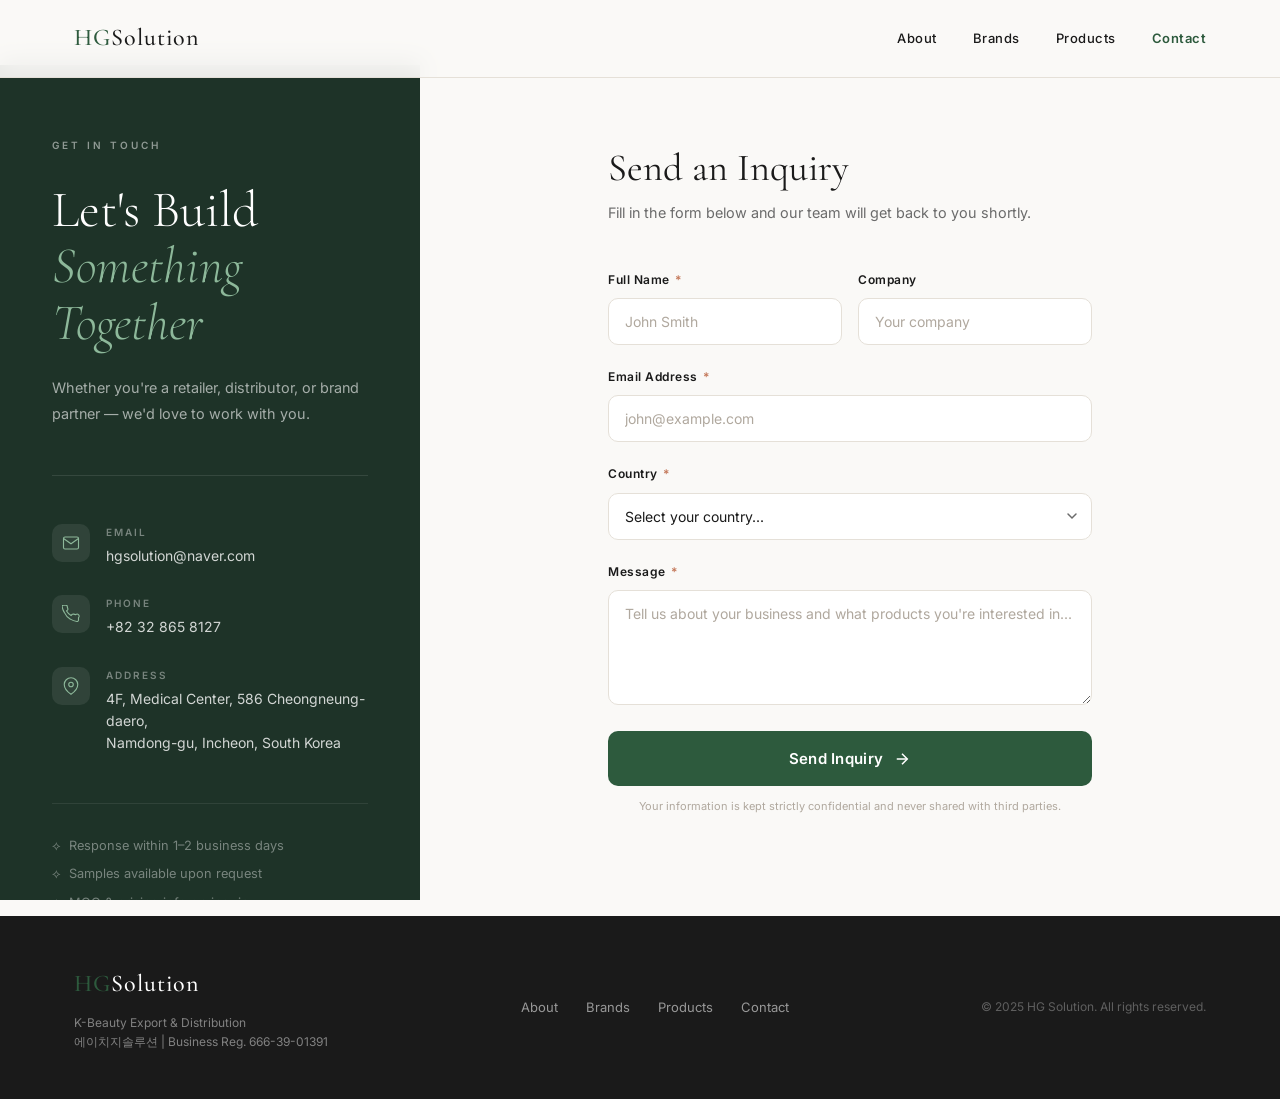
==== contact.html @ 859fde28 "SEO meta tags, favicon, rename images, fix hero CTA link - Add description/OG/Twitter meta tags to a" ====
<!DOCTYPE html>
<html lang="en">
<head>
  <meta charset="UTF-8" />
  <meta name="viewport" content="width=device-width, initial-scale=1.0" />
  <title>Contact — HG Solution K-Beauty</title>
  <meta name="description" content="Contact HG Solution to inquire about K-Beauty wholesale pricing, samples, and distribution partnerships. We respond within 1–2 business days. English & Korean." />
  <meta name="robots" content="index, follow" />
  <meta property="og:type" content="website" />
  <meta property="og:title" content="Contact — HG Solution K-Beauty" />
  <meta property="og:description" content="Get in touch with HG Solution for wholesale K-Beauty inquiries. Fill in the form or email us — we speak English & Korean." />
  <meta property="og:url" content="https://wooheejun.github.io/hgsolution/contact.html" />
  <meta property="og:image" content="https://wooheejun.github.io/hgsolution/image/hero.png" />
  <meta name="twitter:card" content="summary_large_image" />
  <link rel="canonical" href="https://wooheejun.github.io/hgsolution/contact.html" />
  <link rel="icon" href="favicon.svg" type="image/svg+xml" />
  <link rel="stylesheet" href="style.css" />
  <link rel="stylesheet" href="pages.css" />
  <link href="https://fonts.googleapis.com/css2?family=Cormorant+Garamond:ital,wght@0,300;0,400;0,500;1,300;1,400&family=Inter:wght@300;400;500;600&display=swap" rel="stylesheet" />
</head>
<body>

  <!-- HEADER -->
  <header class="header">
    <div class="container header__inner">
      <a href="index.html" class="logo">
        <span class="logo__hg">HG</span><span class="logo__sol">Solution</span>
      </a>
      <nav class="nav">
        <a href="./#about">About</a>
        <a href="./#brands">Brands</a>
        <a href="products.html">Products</a>
        <a href="contact.html" class="is-active">Contact</a>
      </nav>
      <button class="nav-toggle" aria-label="menu">&#9776;</button>
    </div>
  </header>

  <!-- CONTACT SPLIT LAYOUT -->
  <main class="contact-page">

    <!-- LEFT PANEL -->
    <aside class="cp-left">
      <div class="cp-left__inner">
        <span class="cp-eyebrow">Get in Touch</span>
        <h1 class="cp-title">Let's Build<br /><em>Something<br />Together</em></h1>
        <p class="cp-desc">Whether you're a retailer, distributor, or brand partner — we'd love to work with you.</p>

        <ul class="cp-info">
          <li>
            <div class="cp-info__icon">
              <svg width="18" height="18" viewBox="0 0 24 24" fill="none" stroke="currentColor" stroke-width="1.5"><path d="M4 4h16c1.1 0 2 .9 2 2v12c0 1.1-.9 2-2 2H4c-1.1 0-2-.9-2-2V6c0-1.1.9-2 2-2z"/><polyline points="22,6 12,13 2,6"/></svg>
            </div>
            <div>
              <span>Email</span>
              <a href="mailto:hgsolution@naver.com">hgsolution@naver.com</a>
            </div>
          </li>
          <li>
            <div class="cp-info__icon">
              <svg width="18" height="18" viewBox="0 0 24 24" fill="none" stroke="currentColor" stroke-width="1.5"><path d="M22 16.92v3a2 2 0 01-2.18 2 19.79 19.79 0 01-8.63-3.07A19.5 19.5 0 013.07 9.81a19.79 19.79 0 01-3.07-8.67A2 2 0 012 .18h3a2 2 0 012 1.72c.127.96.361 1.903.7 2.81a2 2 0 01-.45 2.11L6.09 7.91a16 16 0 006 6l1.27-1.27a2 2 0 012.11-.45c.907.339 1.85.573 2.81.7A2 2 0 0122 16.92z"/></svg>
            </div>
            <div>
              <span>Phone</span>
              <a href="tel:+82328658127">+82 32 865 8127</a>
            </div>
          </li>
          <li>
            <div class="cp-info__icon">
              <svg width="18" height="18" viewBox="0 0 24 24" fill="none" stroke="currentColor" stroke-width="1.5"><path d="M21 10c0 7-9 13-9 13s-9-6-9-13a9 9 0 0118 0z"/><circle cx="12" cy="10" r="3"/></svg>
            </div>
            <div>
              <span>Address</span>
              <a>4F, Medical Center, 586 Cheongneung-daero,<br />Namdong-gu, Incheon, South Korea</a>
            </div>
          </li>
        </ul>

        <div class="cp-note">
          <p>⟡ &nbsp;Response within 1–2 business days</p>
          <p>⟡ &nbsp;Samples available upon request</p>
          <p>⟡ &nbsp;MOQ &amp; pricing info on inquiry</p>
        </div>
      </div>
    </aside>

    <!-- RIGHT PANEL -->
    <section class="cp-right">
      <div class="cp-right__inner">
        <h2 class="cp-form-title">Send an Inquiry</h2>
        <p class="cp-form-sub">Fill in the form below and our team will get back to you shortly.</p>

        <form class="cp-form" id="contactForm" action="https://formspree.io/f/mlgvppbv" method="POST">
          <div class="cp-row">
            <div class="cp-field">
              <label for="name">Full Name <span>*</span></label>
              <input type="text" id="name" name="name" placeholder="John Smith" required />
            </div>
            <div class="cp-field">
              <label for="company">Company</label>
              <input type="text" id="company" name="company" placeholder="Your company" />
            </div>
          </div>

          <div class="cp-field">
            <label for="email">Email Address <span>*</span></label>
            <input type="email" id="email" name="email" placeholder="john@example.com" required />
          </div>

          <div class="cp-field">
            <label for="country">Country <span>*</span></label>
            <div class="cp-select-wrap">
              <select id="country" name="country" required>
                <option value="">Select your country...</option>
                <optgroup label="Asia Pacific">
                  <option value="CN">China</option>
                  <option value="JP">Japan</option>
                  <option value="TH">Thailand</option>
                  <option value="VN">Vietnam</option>
                  <option value="SG">Singapore</option>
                  <option value="MY">Malaysia</option>
                  <option value="ID">Indonesia</option>
                  <option value="PH">Philippines</option>
                  <option value="TW">Taiwan</option>
                  <option value="HK">Hong Kong</option>
                  <option value="AU">Australia</option>
                  <option value="NZ">New Zealand</option>
                  <option value="IN">India</option>
                </optgroup>
                <optgroup label="Americas">
                  <option value="US">United States</option>
                  <option value="CA">Canada</option>
                  <option value="MX">Mexico</option>
                  <option value="BR">Brazil</option>
                </optgroup>
                <optgroup label="Europe">
                  <option value="GB">United Kingdom</option>
                  <option value="DE">Germany</option>
                  <option value="FR">France</option>
                  <option value="IT">Italy</option>
                  <option value="ES">Spain</option>
                  <option value="NL">Netherlands</option>
                  <option value="SE">Sweden</option>
                  <option value="NO">Norway</option>
                  <option value="PL">Poland</option>
                  <option value="RU">Russia</option>
                </optgroup>
                <optgroup label="Middle East & Africa">
                  <option value="AE">UAE</option>
                  <option value="SA">Saudi Arabia</option>
                  <option value="TR">Turkey</option>
                  <option value="ZA">South Africa</option>
                </optgroup>
                <optgroup label="Other">
                  <option value="OTHER">Other</option>
                </optgroup>
              </select>
              <svg class="cp-select-arrow" width="12" height="12" viewBox="0 0 12 12" fill="none"><path d="M2 4l4 4 4-4" stroke="#6b6b6b" stroke-width="1.5" stroke-linecap="round"/></svg>
            </div>
          </div>

          <div class="cp-field">
            <label for="message">Message <span>*</span></label>
            <textarea id="message" name="message" rows="5" placeholder="Tell us about your business and what products you're interested in..." required></textarea>
          </div>

          <button type="submit" class="cp-submit" id="submitBtn">
            <span id="submitText">Send Inquiry</span>
            <svg width="18" height="18" viewBox="0 0 24 24" fill="none" stroke="currentColor" stroke-width="2"><line x1="5" y1="12" x2="19" y2="12"/><polyline points="12 5 19 12 12 19"/></svg>
          </button>
          <p class="cp-privacy">Your information is kept strictly confidential and never shared with third parties.</p>
        </form>
      </div>
    </section>

  </main>

  <!-- FOOTER -->
  <footer class="footer">
    <div class="container footer__inner">
      <div class="footer__brand">
        <span class="logo"><span class="logo__hg">HG</span><span class="logo__sol">Solution</span></span>
        <p>K-Beauty Export &amp; Distribution<br />에이치지솔루션 | Business Reg. 666-39-01391</p>
      </div>
      <div class="footer__links">
        <a href="./#about">About</a>
        <a href="./#brands">Brands</a>
        <a href="products.html">Products</a>
        <a href="contact.html">Contact</a>
      </div>
      <div class="footer__copy">
        <p>&copy; 2025 HG Solution. All rights reserved.</p>
      </div>
    </div>
  </footer>

  <script src="main.js"></script>
  <script>
    function showSuccess(form) {
      form.innerHTML = `
        <div style="
          text-align:center;
          padding:56px 32px;
          background:#f4f8f5;
          border-radius:16px;
          border:1px solid #c8dece;
        ">
          <div style="
            width:64px;height:64px;
            background:#2d5a3d;
            border-radius:50%;
            display:flex;align-items:center;justify-content:center;
            margin:0 auto 24px;
            font-size:28px;color:#fff;
          ">✓</div>
          <h3 style="font-family:'Cormorant Garamond',serif;font-size:1.8rem;font-weight:400;color:#1a1a1a;margin-bottom:14px;">
            Inquiry Received!
          </h3>
          <p style="color:#6b6b6b;font-size:0.92rem;line-height:1.8;margin:0;">
            Thank you for contacting HG Solution.<br />
            Our team will review your message and get back to you<br />
            <strong style="color:#2d5a3d;">within 1–2 business days.</strong>
          </p>
        </div>`;
    }

    const form = document.getElementById('contactForm');
    const btn  = document.getElementById('submitBtn');
    const txt  = document.getElementById('submitText');

    if (form) {
      form.addEventListener('submit', async (e) => {
        e.preventDefault();
        btn.disabled = true;
        txt.textContent = 'Sending...';
        try {
          const res = await fetch(form.action, {
            method: 'POST',
            body: new FormData(form),
            headers: { 'Accept': 'application/json' }
          });
          if (res.ok) {
            showSuccess(form);
          } else {
            txt.textContent = 'Something went wrong';
            btn.disabled = false;
          }
        } catch {
          txt.textContent = 'Network error — try again';
          btn.disabled = false;
        }
      });
    }
  </script>
</body>
</html>
---- style.css ----
/* ===========================
   HG Solution — style.css
   =========================== */

/* --- Variables --- */
:root {
  --clr-bg:       #faf9f7;
  --clr-white:    #ffffff;
  --clr-dark:     #1a1a1a;
  --clr-gray:     #6b6b6b;
  --clr-light:    #f0ede8;
  --clr-accent:   #2d5a3d;   /* brand green (One-day's you) */
  --clr-accent2:  #c4785a;   /* warm rose-gold */
  --clr-border:   #e5e0d8;

  --ff-serif:  'Cormorant Garamond', Georgia, serif;
  --ff-sans:   'Inter', system-ui, sans-serif;

  --max-w: 1180px;
  --radius: 12px;
  --shadow: 0 4px 24px rgba(0,0,0,0.08);
}

/* --- Reset --- */
*, *::before, *::after { box-sizing: border-box; margin: 0; padding: 0; }
html { scroll-behavior: smooth; }
body {
  font-family: var(--ff-sans);
  background: var(--clr-bg);
  color: var(--clr-dark);
  font-size: 16px;
  line-height: 1.7;
}
img { display: block; width: 100%; height: 100%; object-fit: cover; }
a { text-decoration: none; color: inherit; }
ul { list-style: none; }

/* --- Utility --- */
.container { max-width: var(--max-w); margin: 0 auto; padding: 0 24px; }
.section { padding: 100px 0; }
.text-center { text-align: center; }
.label {
  font-family: var(--ff-sans);
  font-size: 11px;
  font-weight: 600;
  letter-spacing: 3px;
  text-transform: uppercase;
  color: var(--clr-accent);
  margin-bottom: 14px;
  display: block;
}
.label--center { text-align: center; }

h2 {
  font-family: var(--ff-serif);
  font-size: clamp(2rem, 4vw, 3rem);
  font-weight: 400;
  line-height: 1.2;
  margin-bottom: 20px;
  color: var(--clr-dark);
}
h3 { font-family: var(--ff-serif); font-size: 1.6rem; font-weight: 500; }
h4 { font-size: 1rem; font-weight: 600; margin-bottom: 8px; }
p { color: var(--clr-gray); margin-bottom: 16px; }
p:last-child { margin-bottom: 0; }

.section__sub {
  max-width: 560px;
  margin: 0 auto 60px;
  font-size: 1rem;
}

/* --- Buttons --- */
.btn {
  display: inline-block;
  padding: 14px 32px;
  border-radius: 50px;
  font-size: 14px;
  font-weight: 500;
  letter-spacing: 0.5px;
  cursor: pointer;
  transition: all 0.3s ease;
  border: 2px solid transparent;
}
.btn--primary {
  background: var(--clr-accent);
  color: var(--clr-white);
}
.btn--primary:hover { background: #1e3e2b; }
.btn--outline {
  border-color: var(--clr-white);
  color: var(--clr-white);
  background: transparent;
}
.btn--outline:hover { background: var(--clr-white); color: var(--clr-dark); }
.btn--full { width: 100%; text-align: center; border-radius: var(--radius); }

/* ===========================
   HEADER
   =========================== */
.header {
  position: fixed;
  top: 0; left: 0; right: 0;
  z-index: 100;
  background: rgba(250,249,247,0.92);
  backdrop-filter: blur(12px);
  border-bottom: 1px solid var(--clr-border);
  padding: 18px 0;
  transition: box-shadow 0.3s;
}
.header.scrolled { box-shadow: var(--shadow); }
.header__inner {
  display: flex;
  align-items: center;
  justify-content: space-between;
}
.logo {
  font-family: var(--ff-serif);
  font-size: 1.5rem;
  font-weight: 500;
  letter-spacing: 1px;
}
.logo__hg { color: var(--clr-accent); }
.logo__sol { color: var(--clr-dark); }
.nav { display: flex; gap: 36px; }
.nav a {
  font-size: 13px;
  font-weight: 500;
  letter-spacing: 0.5px;
  color: var(--clr-dark);
  transition: color 0.2s;
}
.nav a:hover { color: var(--clr-accent); }
.nav-toggle { display: none; background: none; border: none; font-size: 1.4rem; cursor: pointer; color: var(--clr-dark); }

/* Mobile nav open state */
@media (max-width: 768px) {
  .nav--open {
    display: flex !important;
    flex-direction: column;
    position: absolute;
    top: 64px;
    right: 24px;
    background: var(--clr-white);
    padding: 20px 28px;
    border-radius: var(--radius);
    box-shadow: 0 8px 32px rgba(0,0,0,0.14);
    gap: 18px;
    z-index: 200;
    min-width: 160px;
    border: 1px solid var(--clr-border);
  }
  .nav--open a {
    font-size: 15px;
    color: var(--clr-dark);
    font-weight: 500;
  }
}

/* ===========================
   HERO
   =========================== */
.hero {
  position: relative;
  height: 100vh;
  min-height: 640px;
  display: flex;
  align-items: center;
}
.hero__bg {
  position: absolute;
  inset: 0;
  z-index: 0;
}
.hero__bg img {
  width: 100%; height: 100%;
  object-fit: cover;
  object-position: center;
}
.hero__overlay {
  position: absolute;
  inset: 0;
  background: linear-gradient(
    to right,
    rgba(15,20,15,0.72) 0%,
    rgba(15,20,15,0.35) 60%,
    transparent 100%
  );
}
.hero__content {
  position: relative;
  z-index: 1;
  max-width: var(--max-w);
  margin: 0 auto;
  padding: 0 24px;
  padding-top: 80px;
}
.hero__eyebrow {
  font-size: 11px;
  font-weight: 600;
  letter-spacing: 4px;
  text-transform: uppercase;
  color: rgba(255,255,255,0.7);
  margin-bottom: 20px;
}
.hero__title {
  font-family: var(--ff-serif);
  font-size: clamp(2.8rem, 6vw, 5rem);
  font-weight: 300;
  line-height: 1.1;
  color: var(--clr-white);
  margin-bottom: 24px;
}
.hero__sub {
  font-size: 1rem;
  color: rgba(255,255,255,0.8);
  max-width: 460px;
  margin-bottom: 40px;
  line-height: 1.7;
}
.hero__cta { display: flex; gap: 16px; flex-wrap: wrap; }

/* ===========================
   ABOUT
   =========================== */
.about { background: var(--clr-white); }
.about__grid {
  display: grid;
  grid-template-columns: 1fr 1fr;
  gap: 80px;
  align-items: center;
}
.about__img {
  border-radius: var(--radius);
  overflow: hidden;
  aspect-ratio: 4/5;
  box-shadow: var(--shadow);
}
.about__text h2 { margin-bottom: 24px; }
.about__stats {
  display: grid;
  grid-template-columns: 1fr 1fr 1fr;
  gap: 24px;
  margin-top: 40px;
  padding-top: 40px;
  border-top: 1px solid var(--clr-border);
}
.about__stats li { display: flex; flex-direction: column; gap: 4px; }
.about__stats strong { font-size: 0.9rem; font-weight: 700; color: var(--clr-accent); }
.about__stats span { font-size: 0.8rem; color: var(--clr-gray); }

/* ===========================
   BRAND
   =========================== */
.brand { background: var(--clr-light); }
.brand__inner { max-width: 700px; margin: 0 auto; }
.brand__sub {
  font-size: 1rem;
  margin: 0 auto 32px;
  max-width: 560px;
}
.brand__tags {
  display: flex;
  flex-wrap: wrap;
  gap: 10px;
  justify-content: center;
}
.brand__tags span {
  background: var(--clr-white);
  color: var(--clr-accent);
  border: 1px solid var(--clr-accent);
  padding: 6px 18px;
  border-radius: 50px;
  font-size: 12px;
  font-weight: 500;
  letter-spacing: 0.5px;
}

/* ===========================
   PRODUCTS
   =========================== */
.products { background: var(--clr-bg); }
.products__category { margin-bottom: 64px; }
.category__title {
  font-family: var(--ff-serif);
  font-size: 1.4rem;
  font-weight: 500;
  color: var(--clr-gray);
  border-bottom: 1px solid var(--clr-border);
  padding-bottom: 12px;
  margin-bottom: 32px;
  letter-spacing: 0.5px;
}
.products__grid {
  display: grid;
  grid-template-columns: repeat(3, 1fr);
  gap: 28px;
}
.product-card {
  background: var(--clr-white);
  border-radius: var(--radius);
  overflow: hidden;
  box-shadow: var(--shadow);
  transition: transform 0.3s ease, box-shadow 0.3s ease;
}
.product-card:hover {
  transform: translateY(-6px);
  box-shadow: 0 12px 40px rgba(0,0,0,0.12);
}
.product-card__img {
  aspect-ratio: 4/3;
  overflow: hidden;
}
.product-card__img img {
  transition: transform 0.5s ease;
}
.product-card:hover .product-card__img img {
  transform: scale(1.05);
}
.product-card__info {
  padding: 24px;
}
.product-card__brand {
  font-size: 10px;
  font-weight: 600;
  letter-spacing: 2px;
  text-transform: uppercase;
  color: var(--clr-accent);
  margin-bottom: 6px;
}
.product-card__info h4 {
  font-size: 0.95rem;
  font-weight: 700;
  color: var(--clr-dark);
  margin-bottom: 10px;
  line-height: 1.4;
}
.product-card__info p {
  font-size: 0.82rem;
  line-height: 1.6;
  color: var(--clr-gray);
  margin-bottom: 14px;
}
.product-card__qty {
  display: inline-block;
  font-size: 10px;
  font-weight: 500;
  letter-spacing: 0.5px;
  color: var(--clr-gray);
  background: var(--clr-light);
  padding: 4px 10px;
  border-radius: 4px;
}

/* ===========================
   WHY
   =========================== */
.why { background: var(--clr-accent); }
.why h2, .why .label { color: var(--clr-white); }
.why .label { color: rgba(255,255,255,0.6); }
.why__grid {
  display: grid;
  grid-template-columns: repeat(4, 1fr);
  gap: 32px;
  margin-top: 60px;
}
.why__card {
  background: rgba(255,255,255,0.08);
  border: 1px solid rgba(255,255,255,0.15);
  border-radius: var(--radius);
  padding: 32px 24px;
  transition: background 0.3s;
}
.why__card:hover { background: rgba(255,255,255,0.14); }
.why__icon {
  font-size: 8px;
  color: var(--clr-accent2);
  margin-bottom: 16px;
}
.why__card h4 {
  color: var(--clr-white);
  font-size: 1rem;
  margin-bottom: 12px;
}
.why__card p {
  color: rgba(255,255,255,0.65);
  font-size: 0.85rem;
  line-height: 1.7;
  margin: 0;
}

/* ===========================
   CONTACT
   =========================== */
.contact { background: var(--clr-white); }
.contact__inner {
  display: grid;
  grid-template-columns: 1fr 1.2fr;
  gap: 80px;
  align-items: start;
}
.contact__info h2 { margin-bottom: 16px; }
.contact__info p { margin-bottom: 32px; }
.contact__details { display: flex; flex-direction: column; gap: 16px; }
.contact__details li {
  display: flex;
  align-items: flex-start;
  gap: 12px;
  font-size: 0.9rem;
}
.contact__icon { color: var(--clr-accent); margin-top: 2px; min-width: 16px; }
.contact__details a:hover { color: var(--clr-accent); }

/* Form */
.contact__form { display: flex; flex-direction: column; gap: 20px; }
.form-row { display: grid; grid-template-columns: 1fr 1fr; gap: 20px; }
.form-group { display: flex; flex-direction: column; gap: 8px; }
.form-group label {
  font-size: 12px;
  font-weight: 600;
  letter-spacing: 0.5px;
  color: var(--clr-dark);
}
.form-group input,
.form-group textarea {
  width: 100%;
  padding: 14px 16px;
  border: 1.5px solid var(--clr-border);
  border-radius: 8px;
  font-family: var(--ff-sans);
  font-size: 14px;
  color: var(--clr-dark);
  background: var(--clr-bg);
  outline: none;
  transition: border-color 0.2s;
  resize: vertical;
}
.form-group input:focus,
.form-group textarea:focus { border-color: var(--clr-accent); }
.form-group input::placeholder,
.form-group textarea::placeholder { color: #b0a89e; }

/* ===========================
   FOOTER
   =========================== */
.footer {
  background: var(--clr-dark);
  padding: 48px 0;
}
.footer__inner {
  display: flex;
  align-items: center;
  justify-content: space-between;
  flex-wrap: wrap;
  gap: 24px;
}
.footer .logo__hg { color: var(--clr-accent); }
.footer .logo__sol { color: var(--clr-white); }
.footer__brand p {
  font-size: 12px;
  color: rgba(255,255,255,0.45);
  margin: 8px 0 0;
  line-height: 1.6;
}
.footer__links { display: flex; gap: 28px; }
.footer__links a {
  font-size: 13px;
  color: rgba(255,255,255,0.55);
  transition: color 0.2s;
}
.footer__links a:hover { color: var(--clr-white); }
.footer__copy p {
  font-size: 12px;
  color: rgba(255,255,255,0.3);
  margin: 0;
}

/* ===========================
   RESPONSIVE
   =========================== */
@media (max-width: 1024px) {
  .why__grid { grid-template-columns: repeat(2, 1fr); }
  .products__grid { grid-template-columns: repeat(2, 1fr); }
}

@media (max-width: 768px) {
  .section { padding: 72px 0; }
  .nav { display: none; }
  .nav-toggle { display: block; }
  .about__grid { grid-template-columns: 1fr; gap: 40px; }
  .about__stats { grid-template-columns: 1fr 1fr; }
  .contact__inner { grid-template-columns: 1fr; gap: 48px; }
  .form-row { grid-template-columns: 1fr; }
  .why__grid { grid-template-columns: 1fr; }
  .footer__inner { flex-direction: column; text-align: center; }
  .footer__links { flex-wrap: wrap; justify-content: center; }
}

@media (max-width: 540px) {
  .products__grid { grid-template-columns: 1fr; }
  .hero__title { font-size: 2.4rem; }
  .hero__cta { flex-direction: column; }
  .btn { width: 100%; text-align: center; }
  .about__stats { grid-template-columns: 1fr; }
}
---- pages.css ----
/* ============================================
   pages.css — products.html & contact.html
   ============================================ */

/* ── nav active state ── */
.nav .is-active {
  color: #2d5a3d !important;
  font-weight: 600 !important;
}

/* ============================================
   PRODUCTS PAGE
   ============================================ */

/* Page Header */
.pg-header {
  padding: 130px 0 0;
  background: #faf9f7;
  overflow: hidden;
}
.pg-header__inner {
  display: grid;
  grid-template-columns: 1fr 1fr;
  align-items: end;
  gap: 0;
}
.pg-header__text {
  padding-bottom: 64px;
}
.pg-header__eyebrow {
  display: inline-block;
  font-size: 10px;
  font-weight: 600;
  letter-spacing: 3px;
  text-transform: uppercase;
  color: #2d5a3d;
  background: #e8f0eb;
  padding: 6px 14px;
  border-radius: 50px;
  margin-bottom: 24px;
}
.pg-header__title {
  font-family: 'Cormorant Garamond', Georgia, serif;
  font-size: clamp(3rem, 6vw, 5.5rem);
  font-weight: 300;
  line-height: 1.05;
  color: #1a1a1a;
  margin-bottom: 24px;
}
.pg-header__title em {
  font-style: italic;
  color: #2d5a3d;
}
.pg-header__desc {
  font-size: 0.95rem;
  color: #6b6b6b;
  max-width: 420px;
  line-height: 1.8;
}
.pg-header__img {
  height: 420px;
  border-radius: 16px 16px 0 0;
  overflow: hidden;
}
.pg-header__img img {
  width: 100%;
  height: 100%;
  object-fit: cover;
  object-position: center top;
}

/* Filter bar */
.filter-wrap {
  background: #fff;
  border-bottom: 1px solid #e5e0d8;
  padding: 0;
  position: sticky;
  top: 65px;
  z-index: 50;
}
.filter-tabs {
  display: flex;
  gap: 4px;
  padding: 16px 0;
  overflow-x: auto;
  scrollbar-width: none;
}
.filter-tabs::-webkit-scrollbar { display: none; }

.ftab {
  display: inline-flex !important;
  align-items: center;
  gap: 6px;
  padding: 9px 20px !important;
  border: 1.5px solid #e5e0d8 !important;
  border-radius: 8px !important;
  background: #fff !important;
  font-family: 'Inter', sans-serif !important;
  font-size: 13px !important;
  font-weight: 500 !important;
  color: #6b6b6b !important;
  cursor: pointer;
  white-space: nowrap;
  transition: all 0.2s ease;
  flex-shrink: 0;
  outline: none;
  -webkit-appearance: none;
  appearance: none;
  line-height: 1;
}
.ftab:hover {
  border-color: #2d5a3d !important;
  color: #2d5a3d !important;
  background: #f4f8f5 !important;
}
.ftab.ftab--active {
  background: #2d5a3d !important;
  border-color: #2d5a3d !important;
  color: #fff !important;
}
.ftab.ftab--active:hover {
  background: #1e3e2b !important;
}
.ftab__count {
  display: inline-flex;
  align-items: center;
  justify-content: center;
  min-width: 20px;
  height: 18px;
  background: rgba(0,0,0,0.08);
  border-radius: 50px;
  padding: 0 6px;
  font-size: 11px;
  font-weight: 600;
}
.ftab.ftab--active .ftab__count {
  background: rgba(255,255,255,0.2);
}

/* Products grid */
.prod-section {
  padding: 64px 0 100px;
  background: #faf9f7;
}
.prod-grid {
  display: grid;
  grid-template-columns: repeat(3, 1fr);
  gap: 24px;
}
.prod-empty {
  display: none;
  text-align: center;
  padding: 80px 0;
  color: #6b6b6b;
  font-size: 1rem;
  grid-column: 1 / -1;
}

/* Product card */
.pcard {
  background: #fff;
  border-radius: 16px;
  overflow: hidden;
  border: 1px solid #f0ede8;
  transition: transform 0.3s ease, box-shadow 0.3s ease;
  display: flex;
  flex-direction: column;
}
.pcard:hover {
  transform: translateY(-8px);
  box-shadow: 0 20px 48px rgba(0,0,0,0.1);
}
.pcard__img {
  position: relative;
  aspect-ratio: 4 / 3;
  overflow: hidden;
  background: #f5f3ef;
}
.pcard__img img {
  width: 100%;
  height: 100%;
  object-fit: cover;
  transition: transform 0.6s ease;
}
.pcard:hover .pcard__img img {
  transform: scale(1.06);
}
.pcard__cat {
  position: absolute;
  top: 14px;
  left: 14px;
  font-size: 10px;
  font-weight: 600;
  letter-spacing: 1.5px;
  text-transform: uppercase;
  color: #1a1a1a;
  background: rgba(255,255,255,0.9);
  backdrop-filter: blur(8px);
  padding: 5px 12px;
  border-radius: 6px;
}
.pcard__body {
  padding: 22px 24px 24px;
  display: flex;
  flex-direction: column;
  flex: 1;
}
.pcard__brand {
  font-size: 10px;
  font-weight: 600;
  letter-spacing: 2px;
  text-transform: uppercase;
  color: #2d5a3d;
  margin-bottom: 6px;
}
.pcard__name {
  font-family: 'Inter', sans-serif;
  font-size: 0.95rem;
  font-weight: 700;
  color: #1a1a1a;
  line-height: 1.4;
  margin-bottom: 10px;
}
.pcard__desc {
  font-size: 0.82rem;
  color: #6b6b6b;
  line-height: 1.65;
  flex: 1;
  margin-bottom: 18px;
}
.pcard__foot {
  display: flex;
  align-items: center;
  justify-content: space-between;
  padding-top: 14px;
  border-top: 1px solid #f0ede8;
}
.pcard__vol {
  font-size: 11px;
  font-weight: 600;
  color: #1a1a1a;
  letter-spacing: 0.3px;
}
.pcard__origin {
  font-size: 11px;
  color: #6b6b6b;
}

/* Inquiry strip */
.inq-strip {
  background: #1a1a1a;
  padding: 72px 0;
}
.inq-strip__inner {
  display: flex;
  align-items: center;
  justify-content: space-between;
  gap: 40px;
  flex-wrap: wrap;
}
.inq-strip__text h2 {
  font-family: 'Cormorant Garamond', Georgia, serif;
  font-size: clamp(1.6rem, 3vw, 2.4rem);
  font-weight: 400;
  color: #fff;
  margin-bottom: 8px;
}
.inq-strip__text p {
  color: rgba(255,255,255,0.55);
  font-size: 0.9rem;
  margin: 0;
}
.inq-btn {
  display: inline-flex;
  align-items: center;
  gap: 10px;
  padding: 16px 36px;
  background: #2d5a3d;
  color: #fff;
  font-size: 14px;
  font-weight: 600;
  letter-spacing: 0.5px;
  border-radius: 8px;
  text-decoration: none;
  white-space: nowrap;
  transition: all 0.25s ease;
}
.inq-btn:hover {
  background: #fff;
  color: #2d5a3d;
}
.inq-btn span {
  font-size: 18px;
  transition: transform 0.25s ease;
}
.inq-btn:hover span {
  transform: translateX(4px);
}

/* ============================================
   CONTACT PAGE
   ============================================ */
.contact-page {
  display: grid;
  grid-template-columns: 420px 1fr;
  min-height: calc(100vh - 65px);
  margin-top: 65px;
}

/* Left panel */
.cp-left {
  background: #1e3328;
  position: sticky;
  top: 65px;
  height: calc(100vh - 65px);
  overflow-y: auto;
}
.cp-left__inner {
  padding: 72px 52px;
  display: flex;
  flex-direction: column;
  min-height: 100%;
}
.cp-eyebrow {
  display: inline-block;
  font-size: 10px;
  font-weight: 600;
  letter-spacing: 3px;
  text-transform: uppercase;
  color: rgba(255,255,255,0.5);
  margin-bottom: 28px;
}
.cp-title {
  font-family: 'Cormorant Garamond', Georgia, serif;
  font-size: clamp(2.4rem, 4vw, 3.6rem);
  font-weight: 300;
  line-height: 1.1;
  color: #fff;
  margin-bottom: 24px;
}
.cp-title em {
  font-style: italic;
  color: #8db89a;
}
.cp-desc {
  font-size: 0.9rem;
  color: rgba(255,255,255,0.6);
  line-height: 1.8;
  margin-bottom: 48px;
  border-bottom: 1px solid rgba(255,255,255,0.1);
  padding-bottom: 48px;
}
.cp-info {
  list-style: none;
  display: flex;
  flex-direction: column;
  gap: 28px;
  margin-bottom: 48px;
}
.cp-info li {
  display: flex;
  align-items: flex-start;
  gap: 16px;
}
.cp-info__icon {
  width: 38px;
  height: 38px;
  background: rgba(255,255,255,0.08);
  border-radius: 10px;
  display: flex;
  align-items: center;
  justify-content: center;
  color: #8db89a;
  flex-shrink: 0;
}
.cp-info li > div {
  display: flex;
  flex-direction: column;
  gap: 4px;
}
.cp-info li span {
  font-size: 10px;
  font-weight: 600;
  letter-spacing: 2px;
  text-transform: uppercase;
  color: rgba(255,255,255,0.4);
}
.cp-info li a {
  font-size: 0.875rem;
  color: rgba(255,255,255,0.8);
  line-height: 1.6;
  transition: color 0.2s;
}
.cp-info li a:hover { color: #fff; }

.cp-note {
  margin-top: auto;
  padding-top: 32px;
  border-top: 1px solid rgba(255,255,255,0.08);
}
.cp-note p {
  font-size: 0.8rem;
  color: rgba(255,255,255,0.4);
  margin-bottom: 8px;
  line-height: 1.6;
}
.cp-note p:last-child { margin-bottom: 0; }

/* Right panel */
.cp-right {
  background: #faf9f7;
  padding: 0;
  overflow-y: auto;
}
.cp-right__inner {
  max-width: 580px;
  margin: 0 auto;
  padding: 80px 48px 100px;
}
.cp-form-title {
  font-family: 'Cormorant Garamond', Georgia, serif;
  font-size: clamp(1.8rem, 3vw, 2.6rem);
  font-weight: 400;
  color: #1a1a1a;
  margin-bottom: 10px;
}
.cp-form-sub {
  font-size: 0.9rem;
  color: #6b6b6b;
  margin-bottom: 44px;
}

/* Form fields */
.cp-form {
  display: flex;
  flex-direction: column;
  gap: 22px;
}
.cp-row {
  display: grid;
  grid-template-columns: 1fr 1fr;
  gap: 16px;
}
.cp-field {
  display: flex;
  flex-direction: column;
  gap: 8px;
}
.cp-field label {
  font-size: 12px;
  font-weight: 600;
  letter-spacing: 0.5px;
  color: #1a1a1a;
}
.cp-field label span {
  color: #c4785a;
  margin-left: 2px;
}
.cp-field input,
.cp-field textarea {
  width: 100%;
  padding: 14px 16px;
  border: 1.5px solid #e5e0d8;
  border-radius: 10px;
  font-family: 'Inter', sans-serif;
  font-size: 14px;
  color: #1a1a1a;
  background: #fff;
  outline: none;
  transition: border-color 0.2s, box-shadow 0.2s;
  resize: vertical;
}
.cp-field input:focus,
.cp-field textarea:focus {
  border-color: #2d5a3d;
  box-shadow: 0 0 0 3px rgba(45,90,61,0.08);
}
.cp-field input::placeholder,
.cp-field textarea::placeholder { color: #b0a89e; }

/* Select */
.cp-select-wrap {
  position: relative;
}
.cp-select-wrap select {
  width: 100%;
  padding: 14px 40px 14px 16px;
  border: 1.5px solid #e5e0d8;
  border-radius: 10px;
  font-family: 'Inter', sans-serif;
  font-size: 14px;
  color: #1a1a1a;
  background: #fff;
  outline: none;
  cursor: pointer;
  appearance: none;
  transition: border-color 0.2s;
}
.cp-select-wrap select:focus { border-color: #2d5a3d; }
.cp-select-arrow {
  position: absolute;
  right: 14px;
  top: 50%;
  transform: translateY(-50%);
  pointer-events: none;
}

/* Submit button */
.cp-submit {
  display: flex;
  align-items: center;
  justify-content: center;
  gap: 10px;
  width: 100%;
  padding: 18px 32px;
  background: #2d5a3d;
  color: #fff;
  border: none;
  border-radius: 10px;
  font-family: 'Inter', sans-serif;
  font-size: 15px;
  font-weight: 600;
  letter-spacing: 0.3px;
  cursor: pointer;
  transition: all 0.25s ease;
  margin-top: 4px;
}
.cp-submit:hover:not(:disabled) {
  background: #1e3e2b;
  transform: translateY(-1px);
  box-shadow: 0 8px 24px rgba(45,90,61,0.25);
}
.cp-submit:disabled {
  opacity: 0.65;
  cursor: not-allowed;
}
.cp-privacy {
  font-size: 11px;
  color: #b0a89e;
  text-align: center;
  margin-top: -10px;
  line-height: 1.6;
}

/* ============================================
   RESPONSIVE
   ============================================ */
@media (max-width: 1024px) {
  .prod-grid { grid-template-columns: repeat(2, 1fr); }
  .pg-header__inner { grid-template-columns: 1fr; }
  .pg-header__img { display: none; }
  .pg-header__text { padding-bottom: 56px; }
  .contact-page { grid-template-columns: 360px 1fr; }
}

@media (max-width: 768px) {
  .prod-grid { grid-template-columns: 1fr 1fr; }
  .inq-strip__inner { flex-direction: column; text-align: center; }

  .contact-page {
    grid-template-columns: 1fr;
    grid-template-rows: auto 1fr;
    margin-top: 65px;
  }
  .cp-left {
    position: static;
    height: auto;
  }
  .cp-left__inner { padding: 52px 28px; }
  .cp-right__inner { padding: 52px 28px 72px; }
  .cp-row { grid-template-columns: 1fr; }
}

@media (max-width: 540px) {
  .prod-grid { grid-template-columns: 1fr; }
  .filter-tabs { gap: 8px; }
}
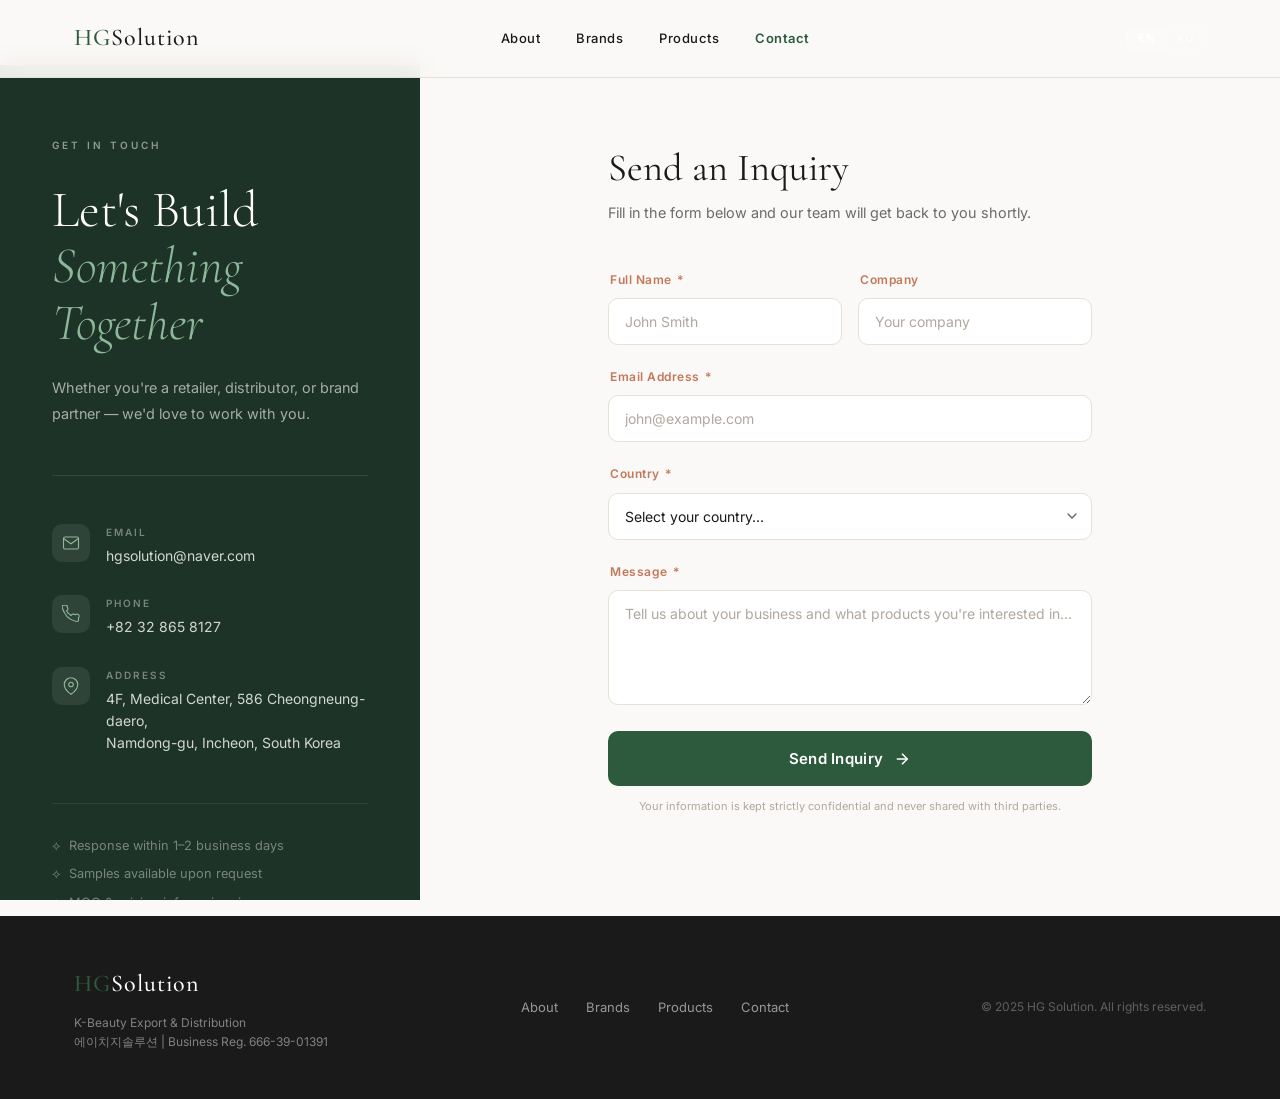
==== commit c6dcc228: "Add EN/KO bilingual support across all pages - Language toggle button (EN|KO) in header on all 3 pag" ====
--- a/contact.html
+++ b/contact.html
@@ -9,11 +9,12 @@
   <meta property="og:type" content="website" />
   <meta property="og:title" content="Contact — HG Solution K-Beauty" />
   <meta property="og:description" content="Get in touch with HG Solution for wholesale K-Beauty inquiries. Fill in the form or email us — we speak English & Korean." />
-  <meta property="og:url" content="https://wooheejun.github.io/hgsolution/contact.html" />
-  <meta property="og:image" content="https://wooheejun.github.io/hgsolution/image/hero.png" />
+  <meta property="og:url" content="https://hgsolution-global.com/contact.html" />
+  <meta property="og:image" content="https://hgsolution-global.com/image/hero.png" />
   <meta name="twitter:card" content="summary_large_image" />
-  <link rel="canonical" href="https://wooheejun.github.io/hgsolution/contact.html" />
+  <link rel="canonical" href="https://hgsolution-global.com/contact.html" />
   <link rel="icon" href="favicon.svg" type="image/svg+xml" />
+  <script>if(localStorage.getItem('hg-lang')==='ko')document.documentElement.dataset.lang='ko';</script>
   <link rel="stylesheet" href="style.css" />
   <link rel="stylesheet" href="pages.css" />
   <link href="https://fonts.googleapis.com/css2?family=Cormorant+Garamond:ital,wght@0,300;0,400;0,500;1,300;1,400&family=Inter:wght@300;400;500;600&display=swap" rel="stylesheet" />
@@ -27,11 +28,15 @@
         <span class="logo__hg">HG</span><span class="logo__sol">Solution</span>
       </a>
       <nav class="nav">
-        <a href="./#about">About</a>
-        <a href="./#brands">Brands</a>
-        <a href="products.html">Products</a>
-        <a href="contact.html" class="is-active">Contact</a>
+        <a href="./#about"><span class="t-en">About</span><span class="t-ko">소개</span></a>
+        <a href="./#brands"><span class="t-en">Brands</span><span class="t-ko">브랜드</span></a>
+        <a href="products.html"><span class="t-en">Products</span><span class="t-ko">제품</span></a>
+        <a href="contact.html" class="is-active"><span class="t-en">Contact</span><span class="t-ko">문의</span></a>
       </nav>
+      <div class="lang-switch">
+        <button class="lang-btn" data-lang="en">EN</button>
+        <button class="lang-btn" data-lang="ko">KO</button>
+      </div>
       <button class="nav-toggle" aria-label="menu">&#9776;</button>
     </div>
   </header>
@@ -42,9 +47,13 @@
     <!-- LEFT PANEL -->
     <aside class="cp-left">
       <div class="cp-left__inner">
-        <span class="cp-eyebrow">Get in Touch</span>
-        <h1 class="cp-title">Let's Build<br /><em>Something<br />Together</em></h1>
-        <p class="cp-desc">Whether you're a retailer, distributor, or brand partner — we'd love to work with you.</p>
+        <span class="cp-eyebrow"><span class="t-en">Get in Touch</span><span class="t-ko">문의하기</span></span>
+        <h1 class="cp-title">
+          <span class="t-en">Let's Build<br /><em>Something<br />Together</em></span>
+          <span class="t-ko">함께<br /><em>만들어<br />갑시다</em></span>
+        </h1>
+        <p class="cp-desc t-en">Whether you're a retailer, distributor, or brand partner — we'd love to work with you.</p>
+        <p class="cp-desc t-ko">리테일러, 유통사, 브랜드 파트너 누구든 환영합니다.</p>
 
         <ul class="cp-info">
           <li>
@@ -77,9 +86,9 @@
         </ul>
 
         <div class="cp-note">
-          <p>⟡ &nbsp;Response within 1–2 business days</p>
-          <p>⟡ &nbsp;Samples available upon request</p>
-          <p>⟡ &nbsp;MOQ &amp; pricing info on inquiry</p>
+          <p>⟡ &nbsp;<span class="t-en">Response within 1–2 business days</span><span class="t-ko">1~2 영업일 내 답변</span></p>
+          <p>⟡ &nbsp;<span class="t-en">Samples available upon request</span><span class="t-ko">요청 시 샘플 제공</span></p>
+          <p>⟡ &nbsp;<span class="t-en">MOQ &amp; pricing info on inquiry</span><span class="t-ko">MOQ · 가격 정보는 문의 시 안내</span></p>
         </div>
       </div>
     </aside>
@@ -87,31 +96,32 @@
     <!-- RIGHT PANEL -->
     <section class="cp-right">
       <div class="cp-right__inner">
-        <h2 class="cp-form-title">Send an Inquiry</h2>
-        <p class="cp-form-sub">Fill in the form below and our team will get back to you shortly.</p>
+        <h2 class="cp-form-title"><span class="t-en">Send an Inquiry</span><span class="t-ko">문의 보내기</span></h2>
+        <p class="cp-form-sub t-en">Fill in the form below and our team will get back to you shortly.</p>
+        <p class="cp-form-sub t-ko">아래 양식을 작성해 주시면 담당자가 곧 연락드리겠습니다.</p>
 
         <form class="cp-form" id="contactForm" action="https://formspree.io/f/mlgvppbv" method="POST">
           <div class="cp-row">
             <div class="cp-field">
-              <label for="name">Full Name <span>*</span></label>
-              <input type="text" id="name" name="name" placeholder="John Smith" required />
+              <label for="name"><span class="t-en">Full Name</span><span class="t-ko">이름</span> <span>*</span></label>
+              <input type="text" id="name" name="name" data-ph-en="John Smith" data-ph-ko="홍길동" placeholder="John Smith" required />
             </div>
             <div class="cp-field">
-              <label for="company">Company</label>
-              <input type="text" id="company" name="company" placeholder="Your company" />
+              <label for="company"><span class="t-en">Company</span><span class="t-ko">회사명</span></label>
+              <input type="text" id="company" name="company" data-ph-en="Your company" data-ph-ko="회사명 입력" placeholder="Your company" />
             </div>
           </div>
 
           <div class="cp-field">
-            <label for="email">Email Address <span>*</span></label>
-            <input type="email" id="email" name="email" placeholder="john@example.com" required />
+            <label for="email"><span class="t-en">Email Address</span><span class="t-ko">이메일 주소</span> <span>*</span></label>
+            <input type="email" id="email" name="email" data-ph-en="john@example.com" data-ph-ko="이메일 입력" placeholder="john@example.com" required />
           </div>
 
           <div class="cp-field">
-            <label for="country">Country <span>*</span></label>
+            <label for="country"><span class="t-en">Country</span><span class="t-ko">국가</span> <span>*</span></label>
             <div class="cp-select-wrap">
               <select id="country" name="country" required>
-                <option value="">Select your country...</option>
+                <option value="" data-ph-en="Select your country..." data-ph-ko="국가를 선택하세요...">Select your country...</option>
                 <optgroup label="Asia Pacific">
                   <option value="CN">China</option>
                   <option value="JP">Japan</option>
@@ -160,15 +170,15 @@
           </div>
 
           <div class="cp-field">
-            <label for="message">Message <span>*</span></label>
-            <textarea id="message" name="message" rows="5" placeholder="Tell us about your business and what products you're interested in..." required></textarea>
+            <label for="message"><span class="t-en">Message</span><span class="t-ko">문의 내용</span> <span>*</span></label>
+            <textarea id="message" name="message" rows="5" data-ph-en="Tell us about your business and what products you're interested in..." data-ph-ko="사업 내용과 관심 제품을 알려주세요..." placeholder="Tell us about your business and what products you're interested in..." required></textarea>
           </div>
 
           <button type="submit" class="cp-submit" id="submitBtn">
-            <span id="submitText">Send Inquiry</span>
+            <span id="submitText"><span class="t-en">Send Inquiry</span><span class="t-ko">문의 보내기</span></span>
             <svg width="18" height="18" viewBox="0 0 24 24" fill="none" stroke="currentColor" stroke-width="2"><line x1="5" y1="12" x2="19" y2="12"/><polyline points="12 5 19 12 12 19"/></svg>
           </button>
-          <p class="cp-privacy">Your information is kept strictly confidential and never shared with third parties.</p>
+          <p class="cp-privacy"><span class="t-en">Your information is kept strictly confidential and never shared with third parties.</span><span class="t-ko">입력하신 정보는 철저히 보호되며 제3자에게 공유되지 않습니다.</span></p>
         </form>
       </div>
     </section>
@@ -183,10 +193,10 @@
         <p>K-Beauty Export &amp; Distribution<br />에이치지솔루션 | Business Reg. 666-39-01391</p>
       </div>
       <div class="footer__links">
-        <a href="./#about">About</a>
-        <a href="./#brands">Brands</a>
-        <a href="products.html">Products</a>
-        <a href="contact.html">Contact</a>
+        <a href="./#about"><span class="t-en">About</span><span class="t-ko">소개</span></a>
+        <a href="./#brands"><span class="t-en">Brands</span><span class="t-ko">브랜드</span></a>
+        <a href="products.html"><span class="t-en">Products</span><span class="t-ko">제품</span></a>
+        <a href="contact.html"><span class="t-en">Contact</span><span class="t-ko">문의</span></a>
       </div>
       <div class="footer__copy">
         <p>&copy; 2025 HG Solution. All rights reserved.</p>
@@ -197,6 +207,7 @@
   <script src="main.js"></script>
   <script>
     function showSuccess(form) {
+      const ko = document.documentElement.dataset.lang === 'ko';
       form.innerHTML = `
         <div style="
           text-align:center;
@@ -214,12 +225,13 @@
             font-size:28px;color:#fff;
           ">✓</div>
           <h3 style="font-family:'Cormorant Garamond',serif;font-size:1.8rem;font-weight:400;color:#1a1a1a;margin-bottom:14px;">
-            Inquiry Received!
+            ${ko ? '문의가 접수되었습니다!' : 'Inquiry Received!'}
           </h3>
           <p style="color:#6b6b6b;font-size:0.92rem;line-height:1.8;margin:0;">
-            Thank you for contacting HG Solution.<br />
-            Our team will review your message and get back to you<br />
-            <strong style="color:#2d5a3d;">within 1–2 business days.</strong>
+            ${ko
+              ? 'HG Solution에 문의해 주셔서 감사합니다.<br />담당자가 확인 후<br /><strong style="color:#2d5a3d;">1~2 영업일 내에 연락드리겠습니다.</strong>'
+              : 'Thank you for contacting HG Solution.<br />Our team will review your message and get back to you<br /><strong style="color:#2d5a3d;">within 1–2 business days.</strong>'
+            }
           </p>
         </div>`;
     }
@@ -232,7 +244,8 @@
       form.addEventListener('submit', async (e) => {
         e.preventDefault();
         btn.disabled = true;
-        txt.textContent = 'Sending...';
+        const ko = document.documentElement.dataset.lang === 'ko';
+        txt.innerHTML = ko ? '<span>전송 중...</span>' : '<span>Sending...</span>';
         try {
           const res = await fetch(form.action, {
             method: 'POST',
@@ -242,11 +255,15 @@
           if (res.ok) {
             showSuccess(form);
           } else {
-            txt.textContent = 'Something went wrong';
+            txt.innerHTML = ko
+              ? '<span>오류가 발생했습니다 — 다시 시도해 주세요</span>'
+              : '<span>Something went wrong — try again</span>';
             btn.disabled = false;
           }
         } catch {
-          txt.textContent = 'Network error — try again';
+          txt.innerHTML = ko
+            ? '<span>네트워크 오류 — 다시 시도해 주세요</span>'
+            : '<span>Network error — try again</span>';
           btn.disabled = false;
         }
       });
--- a/style.css
+++ b/style.css
@@ -503,3 +503,45 @@
   .btn { width: 100%; text-align: center; }
   .about__stats { grid-template-columns: 1fr; }
 }
+
+/* ===== LANGUAGE TOGGLE ===== */
+.t-ko { display: none; }
+html[data-lang="ko"] .t-en { display: none; }
+html[data-lang="ko"] .t-ko { display: revert; }
+
+.lang-switch {
+  display: flex;
+  align-items: center;
+  margin-left: 16px;
+  border: 1.5px solid rgba(255,255,255,0.35);
+  border-radius: 6px;
+  overflow: hidden;
+  flex-shrink: 0;
+}
+.header.scrolled .lang-switch { border-color: var(--clr-border); }
+
+.lang-btn {
+  background: transparent;
+  border: none;
+  padding: 5px 10px;
+  font-family: var(--ff-sans);
+  font-size: 0.7rem;
+  font-weight: 600;
+  letter-spacing: 0.06em;
+  cursor: pointer;
+  color: rgba(255,255,255,0.6);
+  transition: all 0.2s;
+  line-height: 1;
+}
+.lang-btn + .lang-btn { border-left: 1.5px solid rgba(255,255,255,0.35); }
+.header.scrolled .lang-btn { color: var(--clr-gray); }
+.header.scrolled .lang-btn + .lang-btn { border-left-color: var(--clr-border); }
+
+.lang-btn--active { background: rgba(255,255,255,0.2); color: #fff; }
+.header.scrolled .lang-btn--active { background: var(--clr-accent); color: #fff; }
+
+/* Korean font tuning */
+html[data-lang="ko"] body { word-break: keep-all; }
+html[data-lang="ko"] h2,
+html[data-lang="ko"] h3,
+html[data-lang="ko"] h4 { font-family: var(--ff-sans); font-weight: 600; line-height: 1.4; }
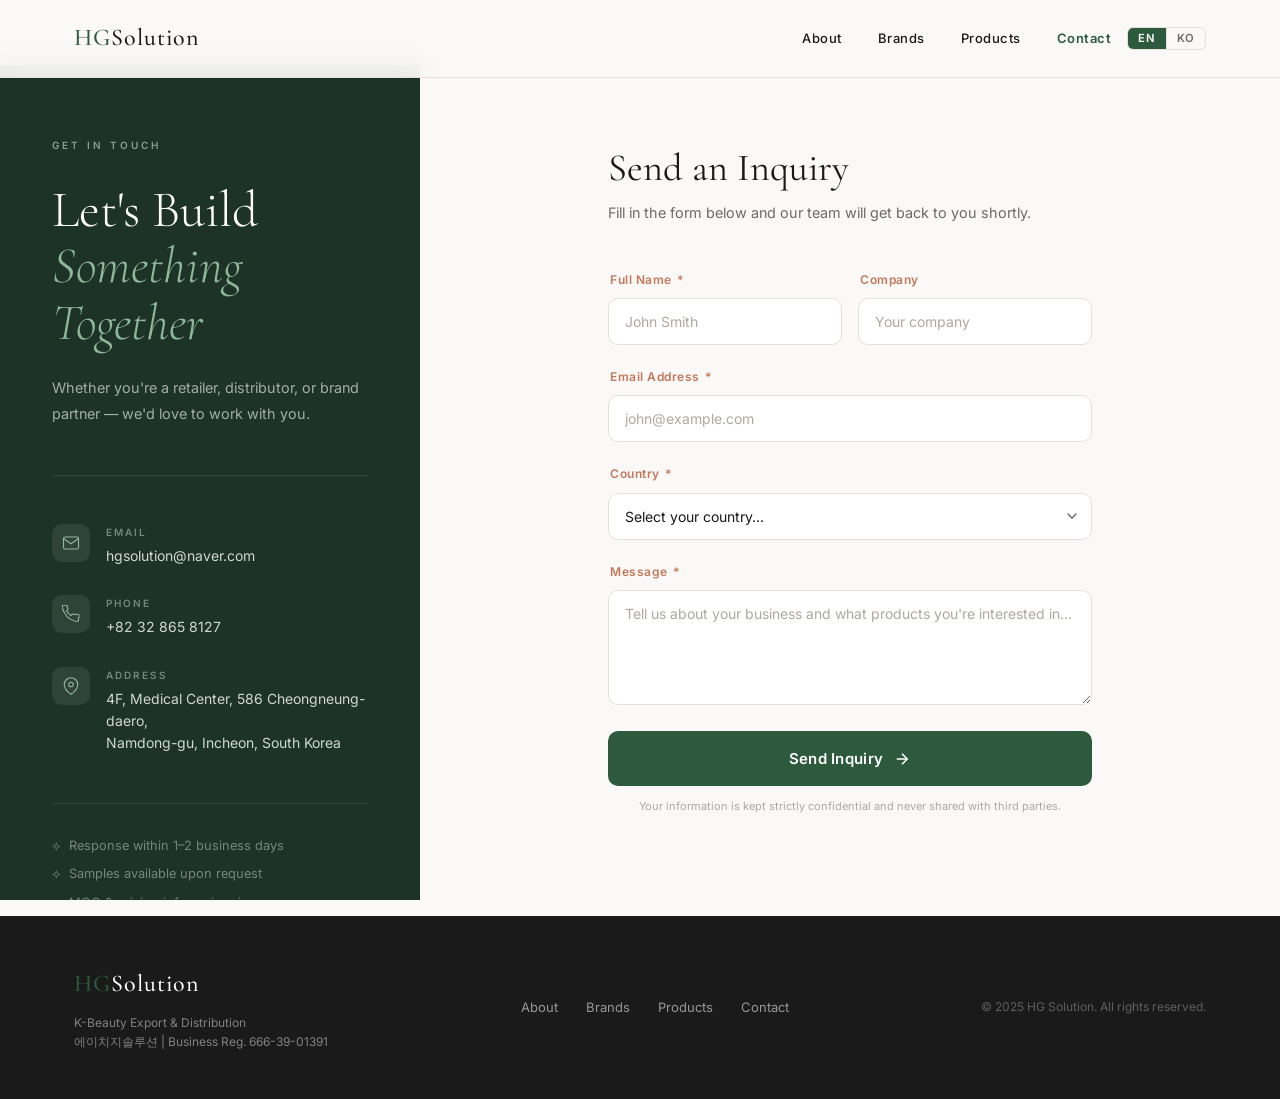
==== commit a59b20fd: "Fix bilingual issues found during Korean design review - Move data-ph-en/data-ph-ko from <option> to" ====
--- a/contact.html
+++ b/contact.html
@@ -120,8 +120,8 @@
           <div class="cp-field">
             <label for="country"><span class="t-en">Country</span><span class="t-ko">국가</span> <span>*</span></label>
             <div class="cp-select-wrap">
-              <select id="country" name="country" required>
-                <option value="" data-ph-en="Select your country..." data-ph-ko="국가를 선택하세요...">Select your country...</option>
+              <select id="country" name="country" required data-ph-en="Select your country..." data-ph-ko="국가를 선택하세요...">
+                <option value="">Select your country...</option>
                 <optgroup label="Asia Pacific">
                   <option value="CN">China</option>
                   <option value="JP">Japan</option>
@@ -190,7 +190,7 @@
     <div class="container footer__inner">
       <div class="footer__brand">
         <span class="logo"><span class="logo__hg">HG</span><span class="logo__sol">Solution</span></span>
-        <p>K-Beauty Export &amp; Distribution<br />에이치지솔루션 | Business Reg. 666-39-01391</p>
+        <p><span class="t-en">K-Beauty Export &amp; Distribution</span><span class="t-ko">K-뷰티 수출 · 유통</span><br />에이치지솔루션 | Business Reg. 666-39-01391</p>
       </div>
       <div class="footer__links">
         <a href="./#about"><span class="t-en">About</span><span class="t-ko">소개</span></a>
--- a/style.css
+++ b/style.css
@@ -122,7 +122,7 @@
 }
 .logo__hg { color: var(--clr-accent); }
 .logo__sol { color: var(--clr-dark); }
-.nav { display: flex; gap: 36px; }
+.nav { display: flex; gap: 36px; margin-left: auto; }
 .nav a {
   font-size: 13px;
   font-weight: 500;
@@ -513,12 +513,11 @@
   display: flex;
   align-items: center;
   margin-left: 16px;
-  border: 1.5px solid rgba(255,255,255,0.35);
+  border: 1.5px solid var(--clr-border);
   border-radius: 6px;
   overflow: hidden;
   flex-shrink: 0;
 }
-.header.scrolled .lang-switch { border-color: var(--clr-border); }
 
 .lang-btn {
   background: transparent;
@@ -529,16 +528,14 @@
   font-weight: 600;
   letter-spacing: 0.06em;
   cursor: pointer;
-  color: rgba(255,255,255,0.6);
+  color: var(--clr-gray);
   transition: all 0.2s;
   line-height: 1;
 }
-.lang-btn + .lang-btn { border-left: 1.5px solid rgba(255,255,255,0.35); }
-.header.scrolled .lang-btn { color: var(--clr-gray); }
-.header.scrolled .lang-btn + .lang-btn { border-left-color: var(--clr-border); }
-
-.lang-btn--active { background: rgba(255,255,255,0.2); color: #fff; }
-.header.scrolled .lang-btn--active { background: var(--clr-accent); color: #fff; }
+.lang-btn + .lang-btn { border-left: 1.5px solid var(--clr-border); }
+.lang-btn:hover:not(.lang-btn--active) { color: var(--clr-dark); }
+
+.lang-btn--active { background: var(--clr-accent); color: #fff; }
 
 /* Korean font tuning */
 html[data-lang="ko"] body { word-break: keep-all; }
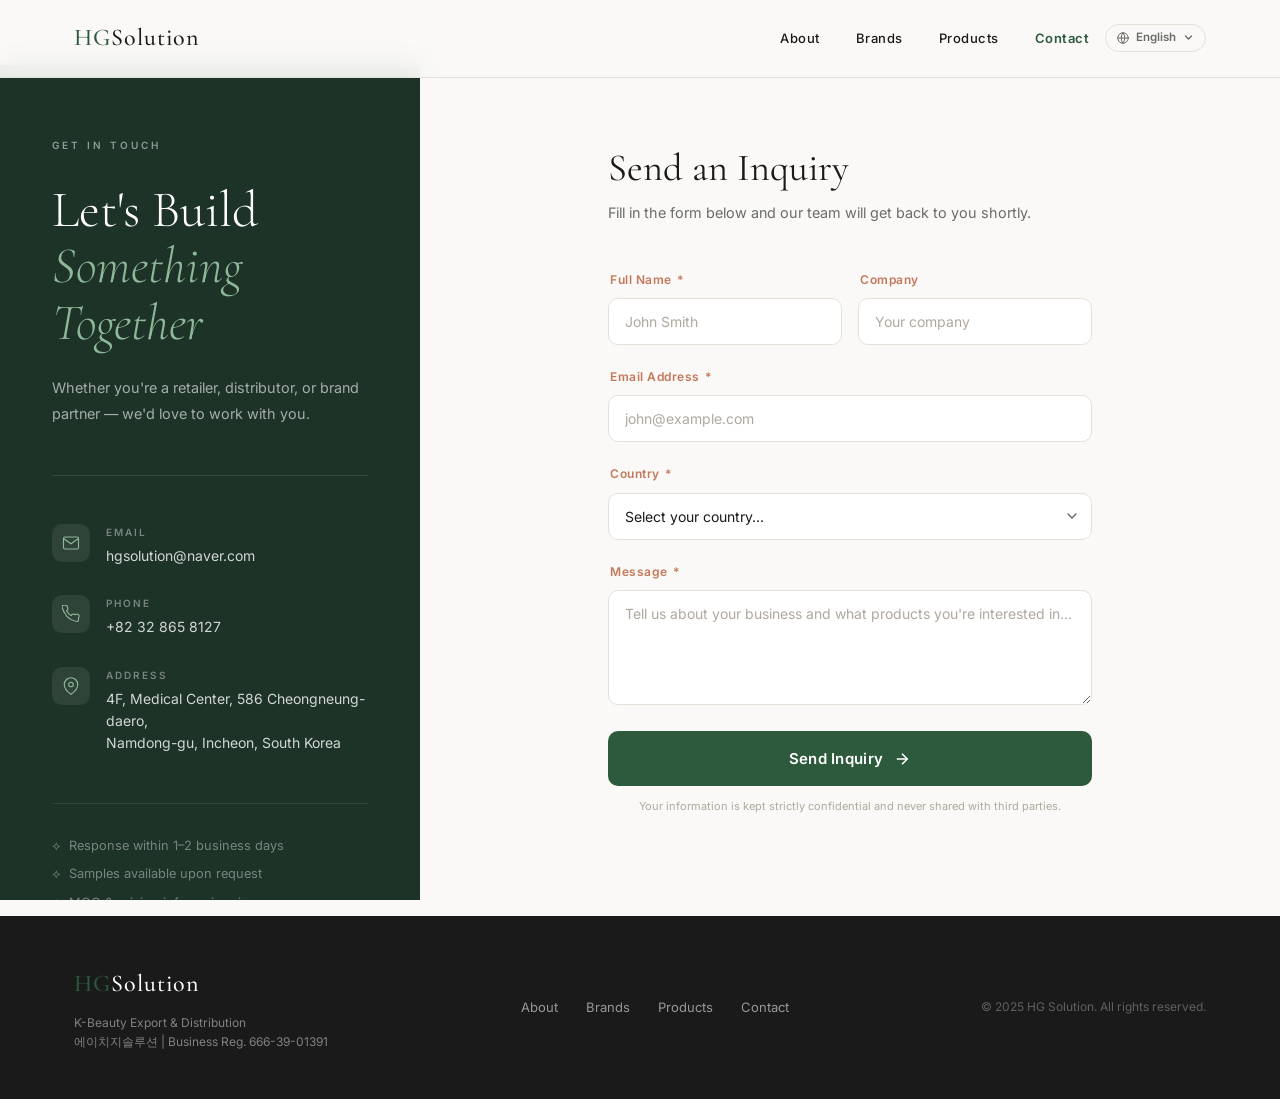
==== commit 153fabc2: "Add Japanese (ja) as a third language across the site - Replaced EN/KO button toggle with a globe ic" ====
--- a/contact.html
+++ b/contact.html
@@ -14,7 +14,7 @@
   <meta name="twitter:card" content="summary_large_image" />
   <link rel="canonical" href="https://hgsolution-global.com/contact.html" />
   <link rel="icon" href="favicon.svg" type="image/svg+xml" />
-  <script>if(localStorage.getItem('hg-lang')==='ko')document.documentElement.dataset.lang='ko';</script>
+  <script>(function(){var l=localStorage.getItem('hg-lang');if(l==='ko'||l==='ja')document.documentElement.dataset.lang=l;})();</script>
   <link rel="stylesheet" href="style.css" />
   <link rel="stylesheet" href="pages.css" />
   <link href="https://fonts.googleapis.com/css2?family=Cormorant+Garamond:ital,wght@0,300;0,400;0,500;1,300;1,400&family=Inter:wght@300;400;500;600&display=swap" rel="stylesheet" />
@@ -28,14 +28,22 @@
         <span class="logo__hg">HG</span><span class="logo__sol">Solution</span>
       </a>
       <nav class="nav">
-        <a href="./#about"><span class="t-en">About</span><span class="t-ko">소개</span></a>
-        <a href="./#brands"><span class="t-en">Brands</span><span class="t-ko">브랜드</span></a>
-        <a href="products.html"><span class="t-en">Products</span><span class="t-ko">제품</span></a>
-        <a href="contact.html" class="is-active"><span class="t-en">Contact</span><span class="t-ko">문의</span></a>
+        <a href="./#about"><span class="t-en">About</span><span class="t-ko">소개</span><span class="t-ja">会社情報</span></a>
+        <a href="./#brands"><span class="t-en">Brands</span><span class="t-ko">브랜드</span><span class="t-ja">ブランド</span></a>
+        <a href="products.html"><span class="t-en">Products</span><span class="t-ko">제품</span><span class="t-ja">製品</span></a>
+        <a href="contact.html" class="is-active"><span class="t-en">Contact</span><span class="t-ko">문의</span><span class="t-ja">お問い合わせ</span></a>
       </nav>
       <div class="lang-switch">
-        <button class="lang-btn" data-lang="en">EN</button>
-        <button class="lang-btn" data-lang="ko">KO</button>
+        <button class="lang-globe" aria-label="Language" aria-haspopup="true">
+          <svg viewBox="0 0 24 24" fill="none" stroke="currentColor" stroke-width="1.7" stroke-linecap="round" stroke-linejoin="round"><circle cx="12" cy="12" r="9"/><path d="M3 12h18"/><path d="M12 3a14 14 0 010 18M12 3a14 14 0 000 18"/></svg>
+          <span class="lang-current">English</span>
+          <svg class="lang-chevron" viewBox="0 0 12 12" fill="none" stroke="currentColor" stroke-width="1.8" stroke-linecap="round"><path d="M2 4l4 4 4-4"/></svg>
+        </button>
+        <div class="lang-dropdown" role="menu">
+          <button class="lang-option" data-lang="en" role="menuitem">English</button>
+          <button class="lang-option" data-lang="ko" role="menuitem">한국어</button>
+          <button class="lang-option" data-lang="ja" role="menuitem">日本語</button>
+        </div>
       </div>
       <button class="nav-toggle" aria-label="menu">&#9776;</button>
     </div>
@@ -47,13 +55,15 @@
     <!-- LEFT PANEL -->
     <aside class="cp-left">
       <div class="cp-left__inner">
-        <span class="cp-eyebrow"><span class="t-en">Get in Touch</span><span class="t-ko">문의하기</span></span>
+        <span class="cp-eyebrow"><span class="t-en">Get in Touch</span><span class="t-ko">문의하기</span><span class="t-ja">お問い合わせ</span></span>
         <h1 class="cp-title">
           <span class="t-en">Let's Build<br /><em>Something<br />Together</em></span>
           <span class="t-ko">함께<br /><em>만들어<br />갑시다</em></span>
+          <span class="t-ja">共に<br /><em>新しい価値を<br />築きましょう</em></span>
         </h1>
         <p class="cp-desc t-en">Whether you're a retailer, distributor, or brand partner — we'd love to work with you.</p>
         <p class="cp-desc t-ko">리테일러, 유통사, 브랜드 파트너 누구든 환영합니다.</p>
+        <p class="cp-desc t-ja">リテーラー、ディストリビューター、ブランドパートナー、どなたでも歓迎いたします。</p>
 
         <ul class="cp-info">
           <li>
@@ -61,7 +71,7 @@
               <svg width="18" height="18" viewBox="0 0 24 24" fill="none" stroke="currentColor" stroke-width="1.5"><path d="M4 4h16c1.1 0 2 .9 2 2v12c0 1.1-.9 2-2 2H4c-1.1 0-2-.9-2-2V6c0-1.1.9-2 2-2z"/><polyline points="22,6 12,13 2,6"/></svg>
             </div>
             <div>
-              <span>Email</span>
+              <span><span class="t-en">Email</span><span class="t-ko">이메일</span><span class="t-ja">メール</span></span>
               <a href="mailto:hgsolution@naver.com">hgsolution@naver.com</a>
             </div>
           </li>
@@ -70,7 +80,7 @@
               <svg width="18" height="18" viewBox="0 0 24 24" fill="none" stroke="currentColor" stroke-width="1.5"><path d="M22 16.92v3a2 2 0 01-2.18 2 19.79 19.79 0 01-8.63-3.07A19.5 19.5 0 013.07 9.81a19.79 19.79 0 01-3.07-8.67A2 2 0 012 .18h3a2 2 0 012 1.72c.127.96.361 1.903.7 2.81a2 2 0 01-.45 2.11L6.09 7.91a16 16 0 006 6l1.27-1.27a2 2 0 012.11-.45c.907.339 1.85.573 2.81.7A2 2 0 0122 16.92z"/></svg>
             </div>
             <div>
-              <span>Phone</span>
+              <span><span class="t-en">Phone</span><span class="t-ko">전화</span><span class="t-ja">電話</span></span>
               <a href="tel:+82328658127">+82 32 865 8127</a>
             </div>
           </li>
@@ -79,16 +89,16 @@
               <svg width="18" height="18" viewBox="0 0 24 24" fill="none" stroke="currentColor" stroke-width="1.5"><path d="M21 10c0 7-9 13-9 13s-9-6-9-13a9 9 0 0118 0z"/><circle cx="12" cy="10" r="3"/></svg>
             </div>
             <div>
-              <span>Address</span>
+              <span><span class="t-en">Address</span><span class="t-ko">주소</span><span class="t-ja">住所</span></span>
               <a>4F, Medical Center, 586 Cheongneung-daero,<br />Namdong-gu, Incheon, South Korea</a>
             </div>
           </li>
         </ul>
 
         <div class="cp-note">
-          <p>⟡ &nbsp;<span class="t-en">Response within 1–2 business days</span><span class="t-ko">1~2 영업일 내 답변</span></p>
-          <p>⟡ &nbsp;<span class="t-en">Samples available upon request</span><span class="t-ko">요청 시 샘플 제공</span></p>
-          <p>⟡ &nbsp;<span class="t-en">MOQ &amp; pricing info on inquiry</span><span class="t-ko">MOQ · 가격 정보는 문의 시 안내</span></p>
+          <p>⟡ &nbsp;<span class="t-en">Response within 1–2 business days</span><span class="t-ko">1~2 영업일 내 답변</span><span class="t-ja">1〜2営業日以内にご返信</span></p>
+          <p>⟡ &nbsp;<span class="t-en">Samples available upon request</span><span class="t-ko">요청 시 샘플 제공</span><span class="t-ja">ご要望に応じてサンプルご提供</span></p>
+          <p>⟡ &nbsp;<span class="t-en">MOQ &amp; pricing info on inquiry</span><span class="t-ko">MOQ · 가격 정보는 문의 시 안내</span><span class="t-ja">MOQ・価格情報はお問い合わせ時にご案内</span></p>
         </div>
       </div>
     </aside>
@@ -96,31 +106,33 @@
     <!-- RIGHT PANEL -->
     <section class="cp-right">
       <div class="cp-right__inner">
-        <h2 class="cp-form-title"><span class="t-en">Send an Inquiry</span><span class="t-ko">문의 보내기</span></h2>
+        <h2 class="cp-form-title"><span class="t-en">Send an Inquiry</span><span class="t-ko">문의 보내기</span><span class="t-ja">お問い合わせを送信</span></h2>
         <p class="cp-form-sub t-en">Fill in the form below and our team will get back to you shortly.</p>
         <p class="cp-form-sub t-ko">아래 양식을 작성해 주시면 담당자가 곧 연락드리겠습니다.</p>
-
-        <form class="cp-form" id="contactForm" action="https://formspree.io/f/mlgvppbv" method="POST">
+        <p class="cp-form-sub t-ja">下記フォームにご記入いただければ、担当者よりご連絡いたします。</p>
+
+        <form class="cp-form" id="contactForm" action="https://formspree.io/f/mdajypob" method="POST">
+          <input type="text" name="_gotcha" style="display:none" tabindex="-1" autocomplete="off" />
           <div class="cp-row">
             <div class="cp-field">
-              <label for="name"><span class="t-en">Full Name</span><span class="t-ko">이름</span> <span>*</span></label>
-              <input type="text" id="name" name="name" data-ph-en="John Smith" data-ph-ko="홍길동" placeholder="John Smith" required />
+              <label for="name"><span class="t-en">Full Name</span><span class="t-ko">이름</span><span class="t-ja">お名前</span> <span>*</span></label>
+              <input type="text" id="name" name="name" data-ph-en="John Smith" data-ph-ko="홍길동" data-ph-ja="山田太郎" placeholder="John Smith" required />
             </div>
             <div class="cp-field">
-              <label for="company"><span class="t-en">Company</span><span class="t-ko">회사명</span></label>
-              <input type="text" id="company" name="company" data-ph-en="Your company" data-ph-ko="회사명 입력" placeholder="Your company" />
+              <label for="company"><span class="t-en">Company</span><span class="t-ko">회사명</span><span class="t-ja">会社名</span></label>
+              <input type="text" id="company" name="company" data-ph-en="Your company" data-ph-ko="회사명 입력" data-ph-ja="御社名" placeholder="Your company" />
             </div>
           </div>
 
           <div class="cp-field">
-            <label for="email"><span class="t-en">Email Address</span><span class="t-ko">이메일 주소</span> <span>*</span></label>
-            <input type="email" id="email" name="email" data-ph-en="john@example.com" data-ph-ko="이메일 입력" placeholder="john@example.com" required />
+            <label for="email"><span class="t-en">Email Address</span><span class="t-ko">이메일 주소</span><span class="t-ja">メールアドレス</span> <span>*</span></label>
+            <input type="email" id="email" name="email" data-ph-en="john@example.com" data-ph-ko="이메일 입력" data-ph-ja="your@email.com" placeholder="john@example.com" required />
           </div>
 
           <div class="cp-field">
-            <label for="country"><span class="t-en">Country</span><span class="t-ko">국가</span> <span>*</span></label>
+            <label for="country"><span class="t-en">Country</span><span class="t-ko">국가</span><span class="t-ja">国</span> <span>*</span></label>
             <div class="cp-select-wrap">
-              <select id="country" name="country" required data-ph-en="Select your country..." data-ph-ko="국가를 선택하세요...">
+              <select id="country" name="country" required data-ph-en="Select your country..." data-ph-ko="국가를 선택하세요..." data-ph-ja="国を選択してください...">
                 <option value="">Select your country...</option>
                 <optgroup label="Asia Pacific">
                   <option value="CN">China</option>
@@ -170,15 +182,15 @@
           </div>
 
           <div class="cp-field">
-            <label for="message"><span class="t-en">Message</span><span class="t-ko">문의 내용</span> <span>*</span></label>
-            <textarea id="message" name="message" rows="5" data-ph-en="Tell us about your business and what products you're interested in..." data-ph-ko="사업 내용과 관심 제품을 알려주세요..." placeholder="Tell us about your business and what products you're interested in..." required></textarea>
+            <label for="message"><span class="t-en">Message</span><span class="t-ko">문의 내용</span><span class="t-ja">メッセージ</span> <span>*</span></label>
+            <textarea id="message" name="message" rows="5" data-ph-en="Tell us about your business and what products you're interested in..." data-ph-ko="사업 내용과 관심 제품을 알려주세요..." data-ph-ja="ご事業内容と関心のある製品をお聞かせください..." placeholder="Tell us about your business and what products you're interested in..." required></textarea>
           </div>
 
           <button type="submit" class="cp-submit" id="submitBtn">
-            <span id="submitText"><span class="t-en">Send Inquiry</span><span class="t-ko">문의 보내기</span></span>
+            <span id="submitText"><span class="t-en">Send Inquiry</span><span class="t-ko">문의 보내기</span><span class="t-ja">お問い合わせを送信</span></span>
             <svg width="18" height="18" viewBox="0 0 24 24" fill="none" stroke="currentColor" stroke-width="2"><line x1="5" y1="12" x2="19" y2="12"/><polyline points="12 5 19 12 12 19"/></svg>
           </button>
-          <p class="cp-privacy"><span class="t-en">Your information is kept strictly confidential and never shared with third parties.</span><span class="t-ko">입력하신 정보는 철저히 보호되며 제3자에게 공유되지 않습니다.</span></p>
+          <p class="cp-privacy"><span class="t-en">Your information is kept strictly confidential and never shared with third parties.</span><span class="t-ko">입력하신 정보는 철저히 보호되며 제3자에게 공유되지 않습니다.</span><span class="t-ja">ご入力いただいた情報は厳重に管理され、第三者に共有されることはありません。</span></p>
         </form>
       </div>
     </section>
@@ -190,13 +202,13 @@
     <div class="container footer__inner">
       <div class="footer__brand">
         <span class="logo"><span class="logo__hg">HG</span><span class="logo__sol">Solution</span></span>
-        <p><span class="t-en">K-Beauty Export &amp; Distribution</span><span class="t-ko">K-뷰티 수출 · 유통</span><br />에이치지솔루션 | Business Reg. 666-39-01391</p>
+        <p><span class="t-en">K-Beauty Export &amp; Distribution</span><span class="t-ko">K-뷰티 수출 · 유통</span><span class="t-ja">韓国コスメ 輸出・流通</span><br />에이치지솔루션 | Business Reg. 666-39-01391</p>
       </div>
       <div class="footer__links">
-        <a href="./#about"><span class="t-en">About</span><span class="t-ko">소개</span></a>
-        <a href="./#brands"><span class="t-en">Brands</span><span class="t-ko">브랜드</span></a>
-        <a href="products.html"><span class="t-en">Products</span><span class="t-ko">제품</span></a>
-        <a href="contact.html"><span class="t-en">Contact</span><span class="t-ko">문의</span></a>
+        <a href="./#about"><span class="t-en">About</span><span class="t-ko">소개</span><span class="t-ja">会社情報</span></a>
+        <a href="./#brands"><span class="t-en">Brands</span><span class="t-ko">브랜드</span><span class="t-ja">ブランド</span></a>
+        <a href="products.html"><span class="t-en">Products</span><span class="t-ko">제품</span><span class="t-ja">製品</span></a>
+        <a href="contact.html"><span class="t-en">Contact</span><span class="t-ko">문의</span><span class="t-ja">お問い合わせ</span></a>
       </div>
       <div class="footer__copy">
         <p>&copy; 2025 HG Solution. All rights reserved.</p>
@@ -206,8 +218,33 @@
 
   <script src="main.js"></script>
   <script>
+    const I18N = {
+      en: {
+        title: 'Inquiry Received!',
+        body: 'Thank you for contacting HG Solution.<br />Our team will review your message and get back to you<br /><strong style="color:#2d5a3d;">within 1–2 business days.</strong>',
+        sending: 'Sending...',
+        error: 'Something went wrong — try again',
+        netError: 'Network error — try again',
+      },
+      ko: {
+        title: '문의가 접수되었습니다!',
+        body: 'HG Solution에 문의해 주셔서 감사합니다.<br />담당자가 확인 후<br /><strong style="color:#2d5a3d;">1~2 영업일 내에 연락드리겠습니다.</strong>',
+        sending: '전송 중...',
+        error: '오류가 발생했습니다 — 다시 시도해 주세요',
+        netError: '네트워크 오류 — 다시 시도해 주세요',
+      },
+      ja: {
+        title: 'お問い合わせを受け付けました！',
+        body: 'HG Solutionにお問い合わせいただきありがとうございます。<br />担当者にて確認後、<br /><strong style="color:#2d5a3d;">1~2営業日以内にご返信いたします。</strong>',
+        sending: '送信中...',
+        error: 'エラーが発生しました — 再度お試しください',
+        netError: 'ネットワークエラー — 再度お試しください',
+      },
+    };
+    function getT() { return I18N[document.documentElement.dataset.lang] || I18N.en; }
+
     function showSuccess(form) {
-      const ko = document.documentElement.dataset.lang === 'ko';
+      const t = getT();
       form.innerHTML = `
         <div style="
           text-align:center;
@@ -225,13 +262,10 @@
             font-size:28px;color:#fff;
           ">✓</div>
           <h3 style="font-family:'Cormorant Garamond',serif;font-size:1.8rem;font-weight:400;color:#1a1a1a;margin-bottom:14px;">
-            ${ko ? '문의가 접수되었습니다!' : 'Inquiry Received!'}
+            ${t.title}
           </h3>
           <p style="color:#6b6b6b;font-size:0.92rem;line-height:1.8;margin:0;">
-            ${ko
-              ? 'HG Solution에 문의해 주셔서 감사합니다.<br />담당자가 확인 후<br /><strong style="color:#2d5a3d;">1~2 영업일 내에 연락드리겠습니다.</strong>'
-              : 'Thank you for contacting HG Solution.<br />Our team will review your message and get back to you<br /><strong style="color:#2d5a3d;">within 1–2 business days.</strong>'
-            }
+            ${t.body}
           </p>
         </div>`;
     }
@@ -244,8 +278,8 @@
       form.addEventListener('submit', async (e) => {
         e.preventDefault();
         btn.disabled = true;
-        const ko = document.documentElement.dataset.lang === 'ko';
-        txt.innerHTML = ko ? '<span>전송 중...</span>' : '<span>Sending...</span>';
+        const t = getT();
+        txt.innerHTML = `<span>${t.sending}</span>`;
         try {
           const res = await fetch(form.action, {
             method: 'POST',
@@ -255,15 +289,11 @@
           if (res.ok) {
             showSuccess(form);
           } else {
-            txt.innerHTML = ko
-              ? '<span>오류가 발생했습니다 — 다시 시도해 주세요</span>'
-              : '<span>Something went wrong — try again</span>';
+            txt.innerHTML = `<span>${t.error}</span>`;
             btn.disabled = false;
           }
         } catch {
-          txt.innerHTML = ko
-            ? '<span>네트워크 오류 — 다시 시도해 주세요</span>'
-            : '<span>Network error — try again</span>';
+          txt.innerHTML = `<span>${t.netError}</span>`;
           btn.disabled = false;
         }
       });
--- a/style.css
+++ b/style.css
@@ -164,6 +164,7 @@
   position: relative;
   height: 100vh;
   min-height: 640px;
+  overflow: hidden;
   display: flex;
   align-items: center;
 }
@@ -173,9 +174,11 @@
   z-index: 0;
 }
 .hero__bg img {
-  width: 100%; height: 100%;
+  width: 100%; height: 115%;
   object-fit: cover;
   object-position: center;
+  will-change: transform;
+  transform: translateY(0);
 }
 .hero__overlay {
   position: absolute;
@@ -259,14 +262,53 @@
   margin: 0 auto 32px;
   max-width: 560px;
 }
+
+/* 2-brand grid */
+.brand__grid {
+  display: grid;
+  grid-template-columns: 1fr 1fr;
+  gap: 24px;
+  margin-top: 48px;
+}
+.brand-card {
+  background: var(--clr-white);
+  border-radius: var(--radius);
+  padding: 40px 36px;
+  display: flex;
+  flex-direction: column;
+  align-items: center;
+  text-align: center;
+}
+.brand-card__maker {
+  font-size: 11px;
+  font-weight: 500;
+  letter-spacing: 2px;
+  text-transform: uppercase;
+  color: var(--clr-gray);
+  margin-bottom: 6px;
+}
+.brand-card__name {
+  font-family: var(--ff-serif);
+  font-size: 2rem;
+  font-weight: 400;
+  color: var(--clr-dark);
+  margin-bottom: 16px;
+}
+.brand-card__sub {
+  font-size: 0.9rem;
+  color: var(--clr-gray);
+  line-height: 1.7;
+  margin-bottom: 24px;
+}
+
 .brand__tags {
   display: flex;
   flex-wrap: wrap;
   gap: 10px;
   justify-content: center;
 }
-.brand__tags span {
-  background: var(--clr-white);
+.brand__tags > span {
+  background: transparent;
   color: var(--clr-accent);
   border: 1px solid var(--clr-accent);
   padding: 6px 18px;
@@ -276,11 +318,75 @@
   letter-spacing: 0.5px;
 }
 
+/* brand divider in products page */
+.brand-divider {
+  grid-column: 1 / -1;
+  display: flex;
+  align-items: center;
+  gap: 20px;
+  margin: 48px 0 8px;
+}
+.brand-divider::before,
+.brand-divider::after {
+  content: '';
+  flex: 1;
+  height: 1px;
+  background: var(--clr-border);
+}
+.brand-divider__label {
+  font-family: var(--ff-serif);
+  font-size: 1.4rem;
+  font-weight: 400;
+  color: var(--clr-dark);
+  white-space: nowrap;
+}
+.brand-divider__by {
+  font-family: var(--ff-sans);
+  font-size: 0.75rem;
+  font-weight: 400;
+  color: var(--clr-gray);
+  letter-spacing: 1px;
+  margin-left: 6px;
+}
+
+@media (max-width: 768px) {
+  .brand__grid { grid-template-columns: 1fr; gap: 16px; }
+  .brand-card { padding: 32px 24px; }
+}
+
 /* ===========================
    PRODUCTS
    =========================== */
 .products { background: var(--clr-bg); }
 .products__category { margin-bottom: 64px; }
+
+.products__brand-divider {
+  display: flex;
+  align-items: center;
+  gap: 20px;
+  margin: 16px 0 48px;
+}
+.products__brand-divider::before,
+.products__brand-divider::after {
+  content: '';
+  flex: 1;
+  height: 1px;
+  background: var(--clr-border);
+}
+.products__brand-divider span {
+  font-family: var(--ff-serif);
+  font-size: 1.4rem;
+  font-weight: 400;
+  color: var(--clr-dark);
+  white-space: nowrap;
+}
+.products__brand-divider small {
+  font-family: var(--ff-sans);
+  font-size: 0.72rem;
+  color: var(--clr-gray);
+  letter-spacing: 1px;
+  margin-left: 6px;
+}
 .category__title {
   font-family: var(--ff-serif);
   font-size: 1.4rem;
@@ -484,6 +590,9 @@
 }
 
 @media (max-width: 768px) {
+  /* 모바일: parallax 비활성화 — 이미지 정상 높이로 복원 */
+  .hero__bg img { height: 100%; transform: none !important; }
+
   .section { padding: 72px 0; }
   .nav { display: none; }
   .nav-toggle { display: block; }
@@ -505,40 +614,110 @@
 }
 
 /* ===== LANGUAGE TOGGLE ===== */
-.t-ko { display: none; }
-html[data-lang="ko"] .t-en { display: none; }
+/* Default = en. Hide .t-ko / .t-ja unless that lang is active. */
+.t-ko, .t-ja { display: none; }
+html[data-lang="ko"] .t-en, html[data-lang="ko"] .t-ja { display: none; }
 html[data-lang="ko"] .t-ko { display: revert; }
-
+html[data-lang="ja"] .t-en, html[data-lang="ja"] .t-ko { display: none; }
+html[data-lang="ja"] .t-ja { display: revert; }
+
+/* Globe icon language switcher */
 .lang-switch {
-  display: flex;
-  align-items: center;
+  position: relative;
   margin-left: 16px;
+  flex-shrink: 0;
+}
+.lang-globe {
+  display: inline-flex;
+  align-items: center;
+  gap: 6px;
+  background: transparent;
   border: 1.5px solid var(--clr-border);
-  border-radius: 6px;
-  overflow: hidden;
-  flex-shrink: 0;
-}
-
-.lang-btn {
+  border-radius: 999px;
+  padding: 6px 12px 6px 10px;
+  font-family: var(--ff-sans);
+  font-size: 0.72rem;
+  font-weight: 600;
+  color: var(--clr-gray);
+  cursor: pointer;
+  transition: all 0.2s;
+  line-height: 1;
+}
+.lang-globe:hover { color: var(--clr-dark); border-color: var(--clr-dark); }
+.lang-globe svg { width: 14px; height: 14px; flex-shrink: 0; }
+.lang-globe .lang-chevron {
+  width: 9px; height: 9px; margin-left: 2px;
+  transition: transform 0.2s;
+}
+.lang-switch--open .lang-globe .lang-chevron { transform: rotate(180deg); }
+
+.lang-dropdown {
+  position: absolute;
+  top: calc(100% + 8px);
+  right: 0;
+  min-width: 140px;
+  background: var(--clr-white);
+  border: 1px solid var(--clr-border);
+  border-radius: 10px;
+  box-shadow: 0 8px 24px rgba(0,0,0,0.08);
+  padding: 6px;
+  opacity: 0;
+  visibility: hidden;
+  transform: translateY(-4px);
+  transition: opacity 0.16s ease, transform 0.16s ease, visibility 0.16s;
+  z-index: 200;
+}
+.lang-switch--open .lang-dropdown {
+  opacity: 1;
+  visibility: visible;
+  transform: translateY(0);
+}
+.lang-option {
+  display: flex;
+  align-items: center;
+  justify-content: space-between;
+  width: 100%;
   background: transparent;
   border: none;
-  padding: 5px 10px;
+  padding: 9px 12px;
   font-family: var(--ff-sans);
-  font-size: 0.7rem;
+  font-size: 0.82rem;
+  font-weight: 500;
+  color: var(--clr-dark);
+  text-align: left;
+  border-radius: 6px;
+  cursor: pointer;
+  transition: background 0.15s;
+}
+.lang-option:hover { background: var(--clr-light); }
+.lang-option--active {
+  background: var(--clr-accent);
+  color: #fff;
   font-weight: 600;
-  letter-spacing: 0.06em;
-  cursor: pointer;
-  color: var(--clr-gray);
-  transition: all 0.2s;
-  line-height: 1;
-}
-.lang-btn + .lang-btn { border-left: 1.5px solid var(--clr-border); }
-.lang-btn:hover:not(.lang-btn--active) { color: var(--clr-dark); }
-
-.lang-btn--active { background: var(--clr-accent); color: #fff; }
+}
+.lang-option--active:hover { background: var(--clr-accent); }
+.lang-option::after {
+  content: '✓';
+  opacity: 0;
+  font-size: 0.8rem;
+}
+.lang-option--active::after { opacity: 1; }
 
 /* Korean font tuning */
 html[data-lang="ko"] body { word-break: keep-all; }
 html[data-lang="ko"] h2,
 html[data-lang="ko"] h3,
 html[data-lang="ko"] h4 { font-family: var(--ff-sans); font-weight: 600; line-height: 1.4; }
+
+/* Japanese font tuning */
+html[data-lang="ja"] body {
+  word-break: keep-all;
+  font-family: 'Inter', 'Hiragino Sans', 'Hiragino Kaku Gothic ProN', 'Yu Gothic', 'Noto Sans JP', system-ui, sans-serif;
+}
+html[data-lang="ja"] h2,
+html[data-lang="ja"] h3,
+html[data-lang="ja"] h4 {
+  font-family: 'Hiragino Sans', 'Hiragino Kaku Gothic ProN', 'Yu Gothic', 'Noto Sans JP', system-ui, sans-serif;
+  font-weight: 600;
+  line-height: 1.45;
+}
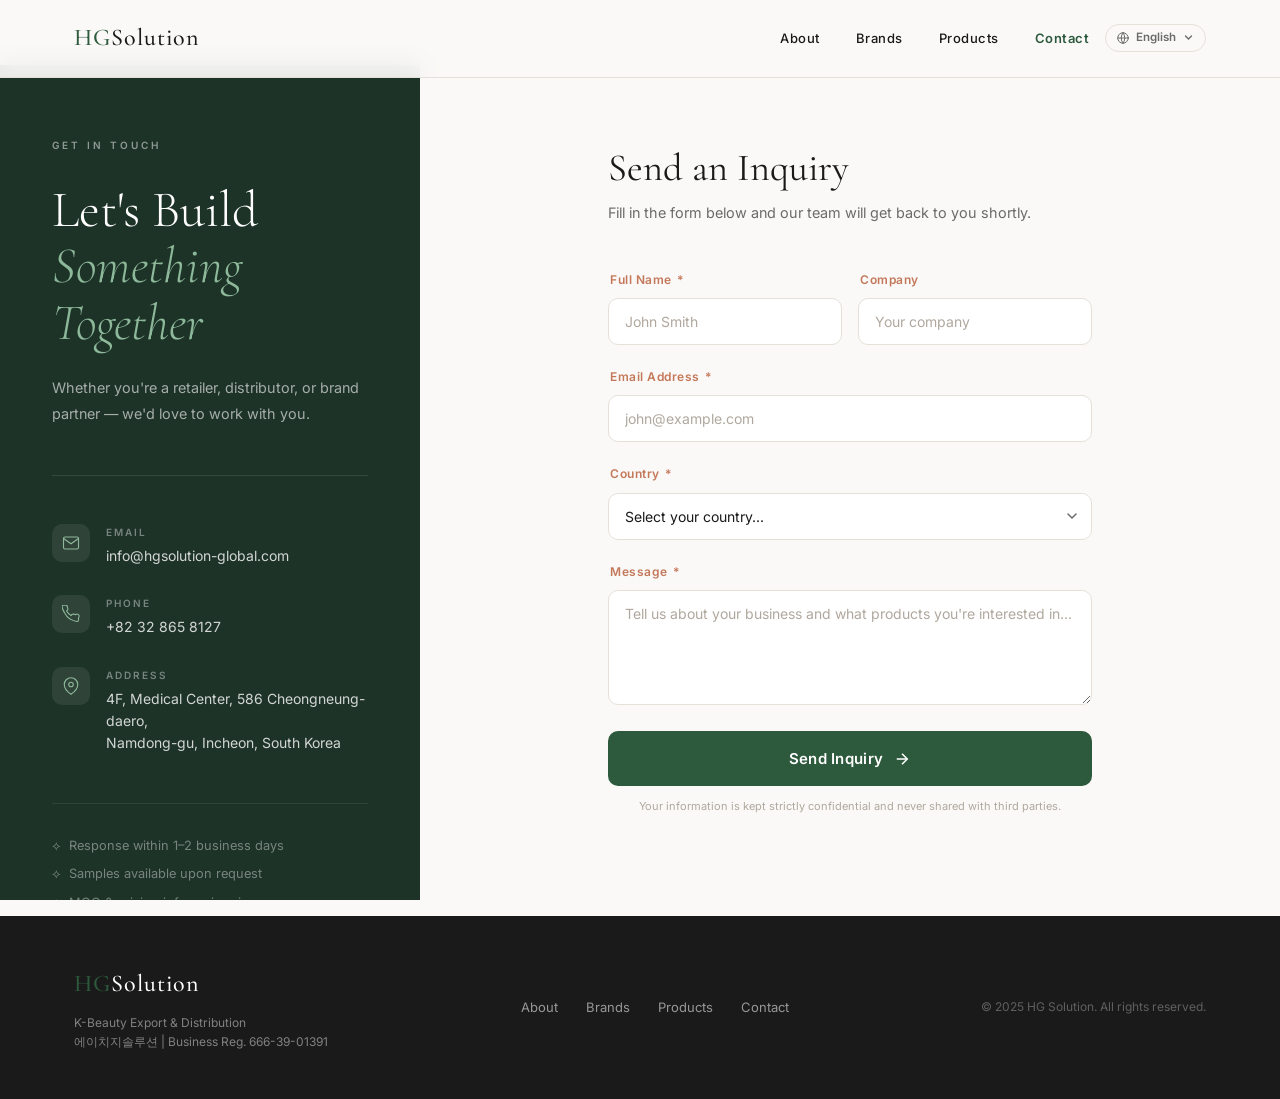
==== commit c334845d: "Update contact email to info@hgsolution-global.com Replaces hgsolution@naver.com with the new client" ====
--- a/contact.html
+++ b/contact.html
@@ -3,17 +3,45 @@
 <head>
   <meta charset="UTF-8" />
   <meta name="viewport" content="width=device-width, initial-scale=1.0" />
-  <title>Contact — HG Solution K-Beauty</title>
-  <meta name="description" content="Contact HG Solution to inquire about K-Beauty wholesale pricing, samples, and distribution partnerships. We respond within 1–2 business days. English & Korean." />
+  <title>Contact | HG Solution HGSolution K-Beauty Wholesale</title>
+  <meta name="description" content="Contact the official HG Solution team for K-Beauty wholesale pricing, samples, export, and distribution partnerships. HGSolution responds to Korean skincare inquiries within 1-2 business days." />
+  <meta name="keywords" content="contact HG Solution, HGSolution contact, hgsolution email, K-Beauty wholesale inquiry, Korean skincare distributor contact" />
+  <meta name="application-name" content="HG Solution" />
+  <meta name="author" content="HG Solution" />
   <meta name="robots" content="index, follow" />
   <meta property="og:type" content="website" />
-  <meta property="og:title" content="Contact — HG Solution K-Beauty" />
-  <meta property="og:description" content="Get in touch with HG Solution for wholesale K-Beauty inquiries. Fill in the form or email us — we speak English & Korean." />
+  <meta property="og:site_name" content="HG Solution" />
+  <meta property="og:title" content="Contact | HG Solution HGSolution K-Beauty Wholesale" />
+  <meta property="og:description" content="Get in touch with the official HG Solution team for K-Beauty wholesale, export, and Korean skincare distribution inquiries." />
   <meta property="og:url" content="https://hgsolution-global.com/contact.html" />
   <meta property="og:image" content="https://hgsolution-global.com/image/hero.png" />
   <meta name="twitter:card" content="summary_large_image" />
+  <meta name="twitter:title" content="Contact | HG Solution HGSolution K-Beauty Wholesale" />
+  <meta name="twitter:description" content="Contact HG Solution for K-Beauty wholesale pricing, samples, export, and distribution partnerships." />
   <link rel="canonical" href="https://hgsolution-global.com/contact.html" />
   <link rel="icon" href="favicon.svg" type="image/svg+xml" />
+  <script type="application/ld+json">
+  {
+    "@context": "https://schema.org",
+    "@type": "ContactPage",
+    "name": "Contact HG Solution",
+    "alternateName": "Contact HGSolution",
+    "url": "https://hgsolution-global.com/contact.html",
+    "isPartOf": {
+      "@id": "https://hgsolution-global.com/#website"
+    },
+    "about": {
+      "@id": "https://hgsolution-global.com/#organization"
+    },
+    "mainEntity": {
+      "@type": "Organization",
+      "@id": "https://hgsolution-global.com/#organization",
+      "name": "HG Solution",
+      "alternateName": ["HGSolution", "hgsolution"],
+      "email": "info@hgsolution-global.com"
+    }
+  }
+  </script>
   <script>(function(){var l=localStorage.getItem('hg-lang');if(l==='ko'||l==='ja')document.documentElement.dataset.lang=l;})();</script>
   <link rel="stylesheet" href="style.css" />
   <link rel="stylesheet" href="pages.css" />
@@ -72,7 +100,7 @@
             </div>
             <div>
               <span><span class="t-en">Email</span><span class="t-ko">이메일</span><span class="t-ja">メール</span></span>
-              <a href="mailto:hgsolution@naver.com">hgsolution@naver.com</a>
+              <a href="mailto:info@hgsolution-global.com">info@hgsolution-global.com</a>
             </div>
           </li>
           <li>
